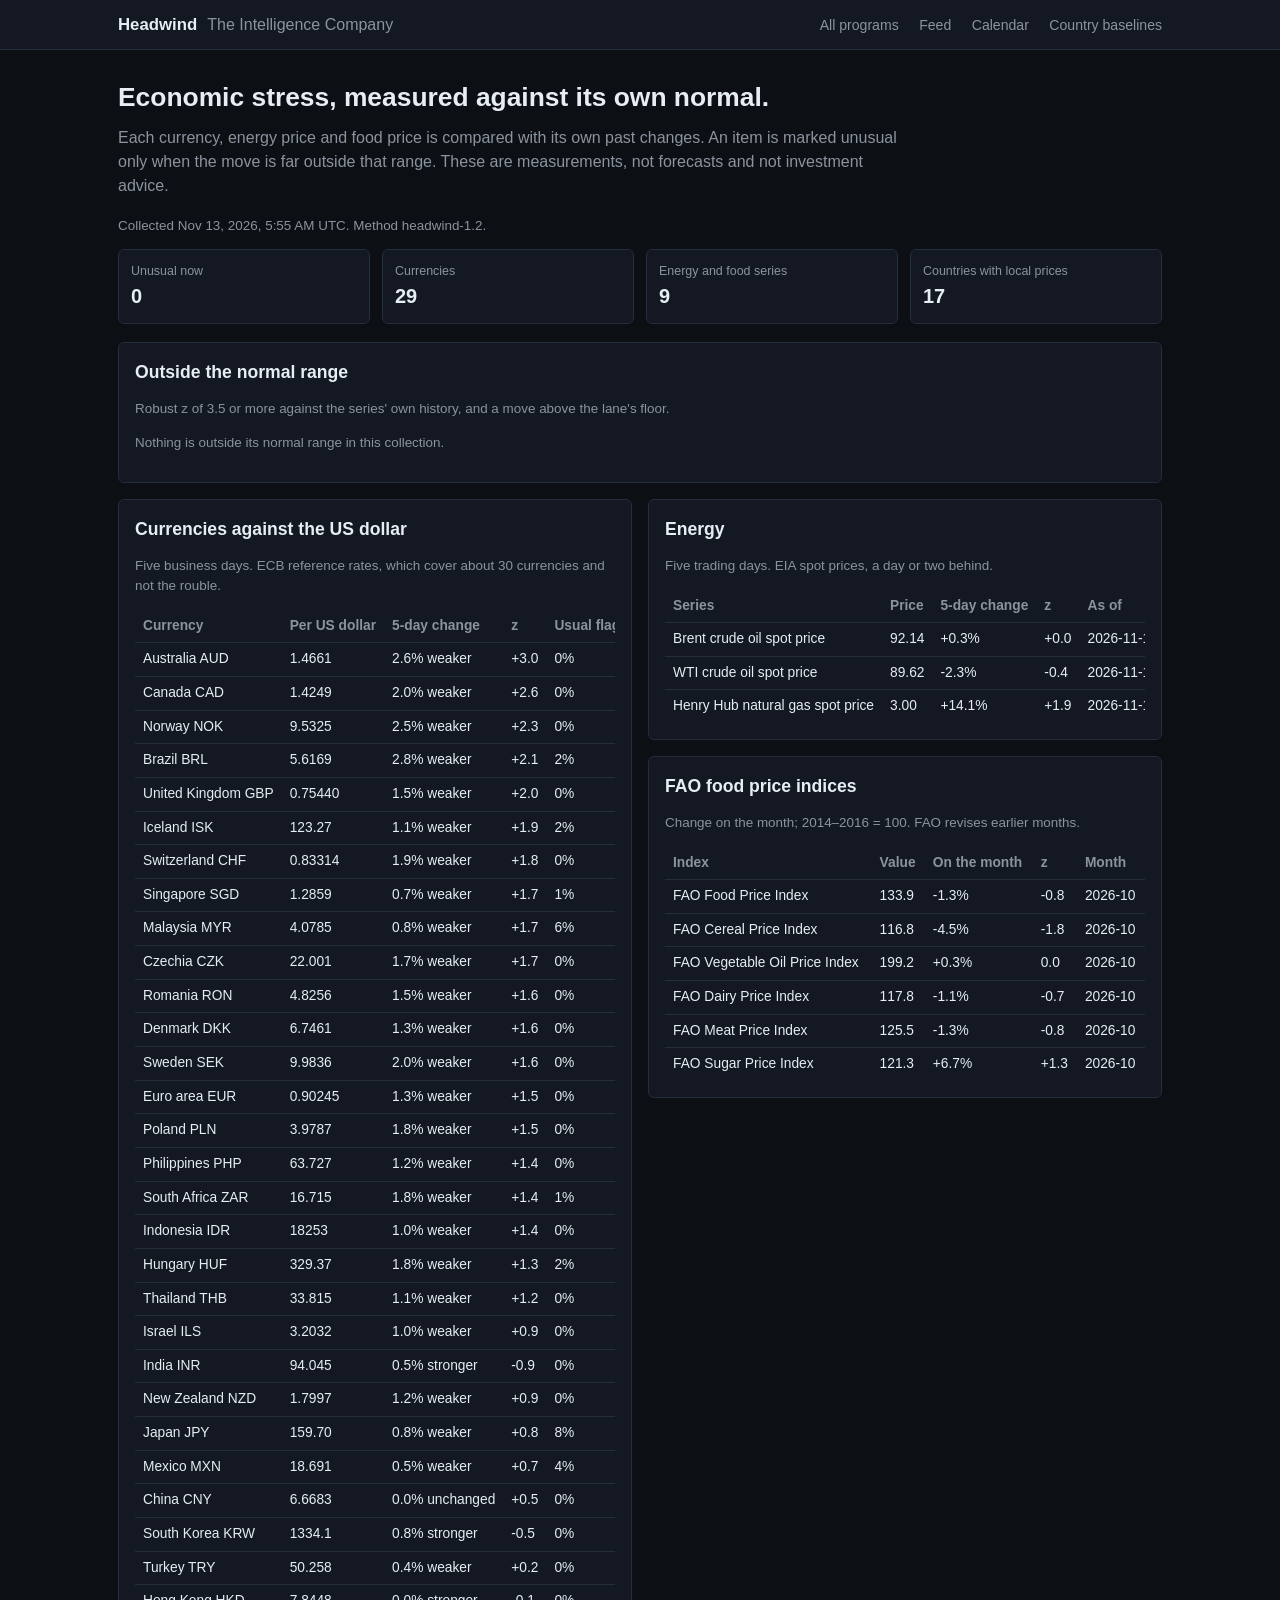
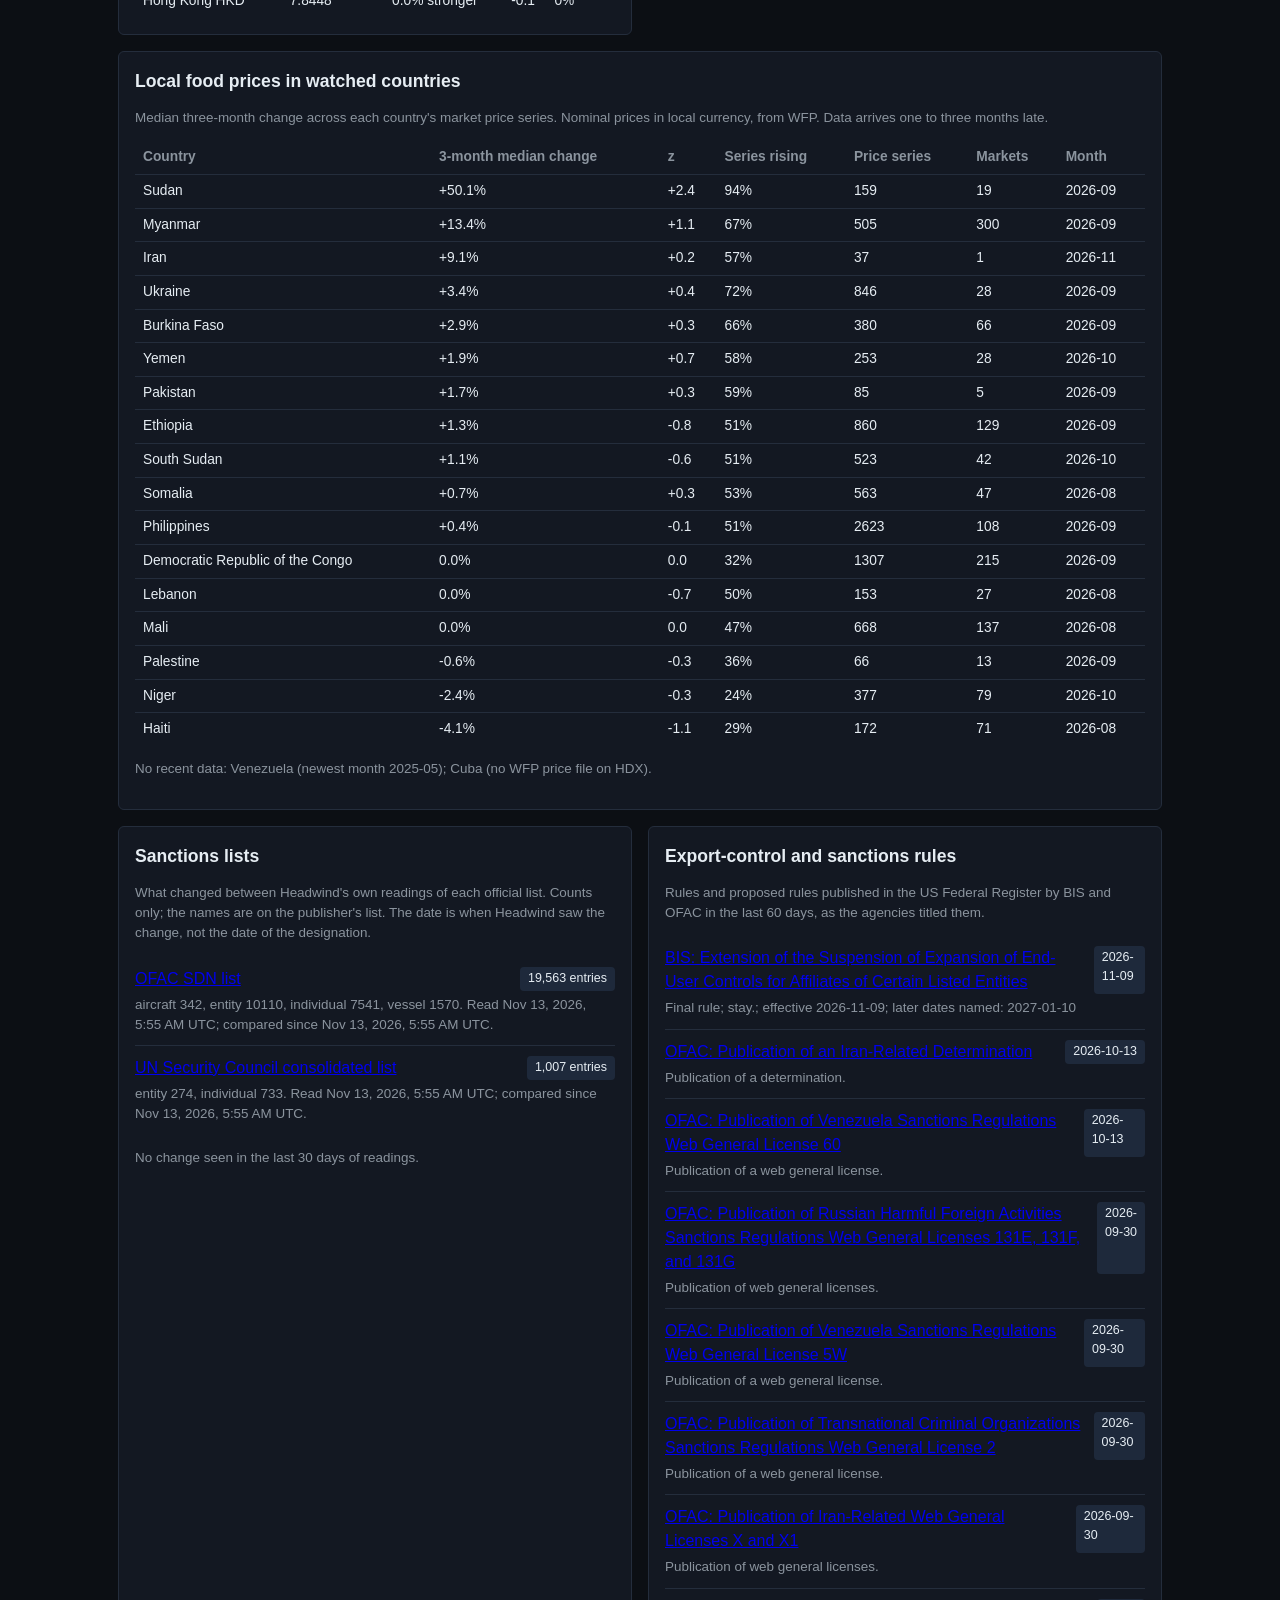
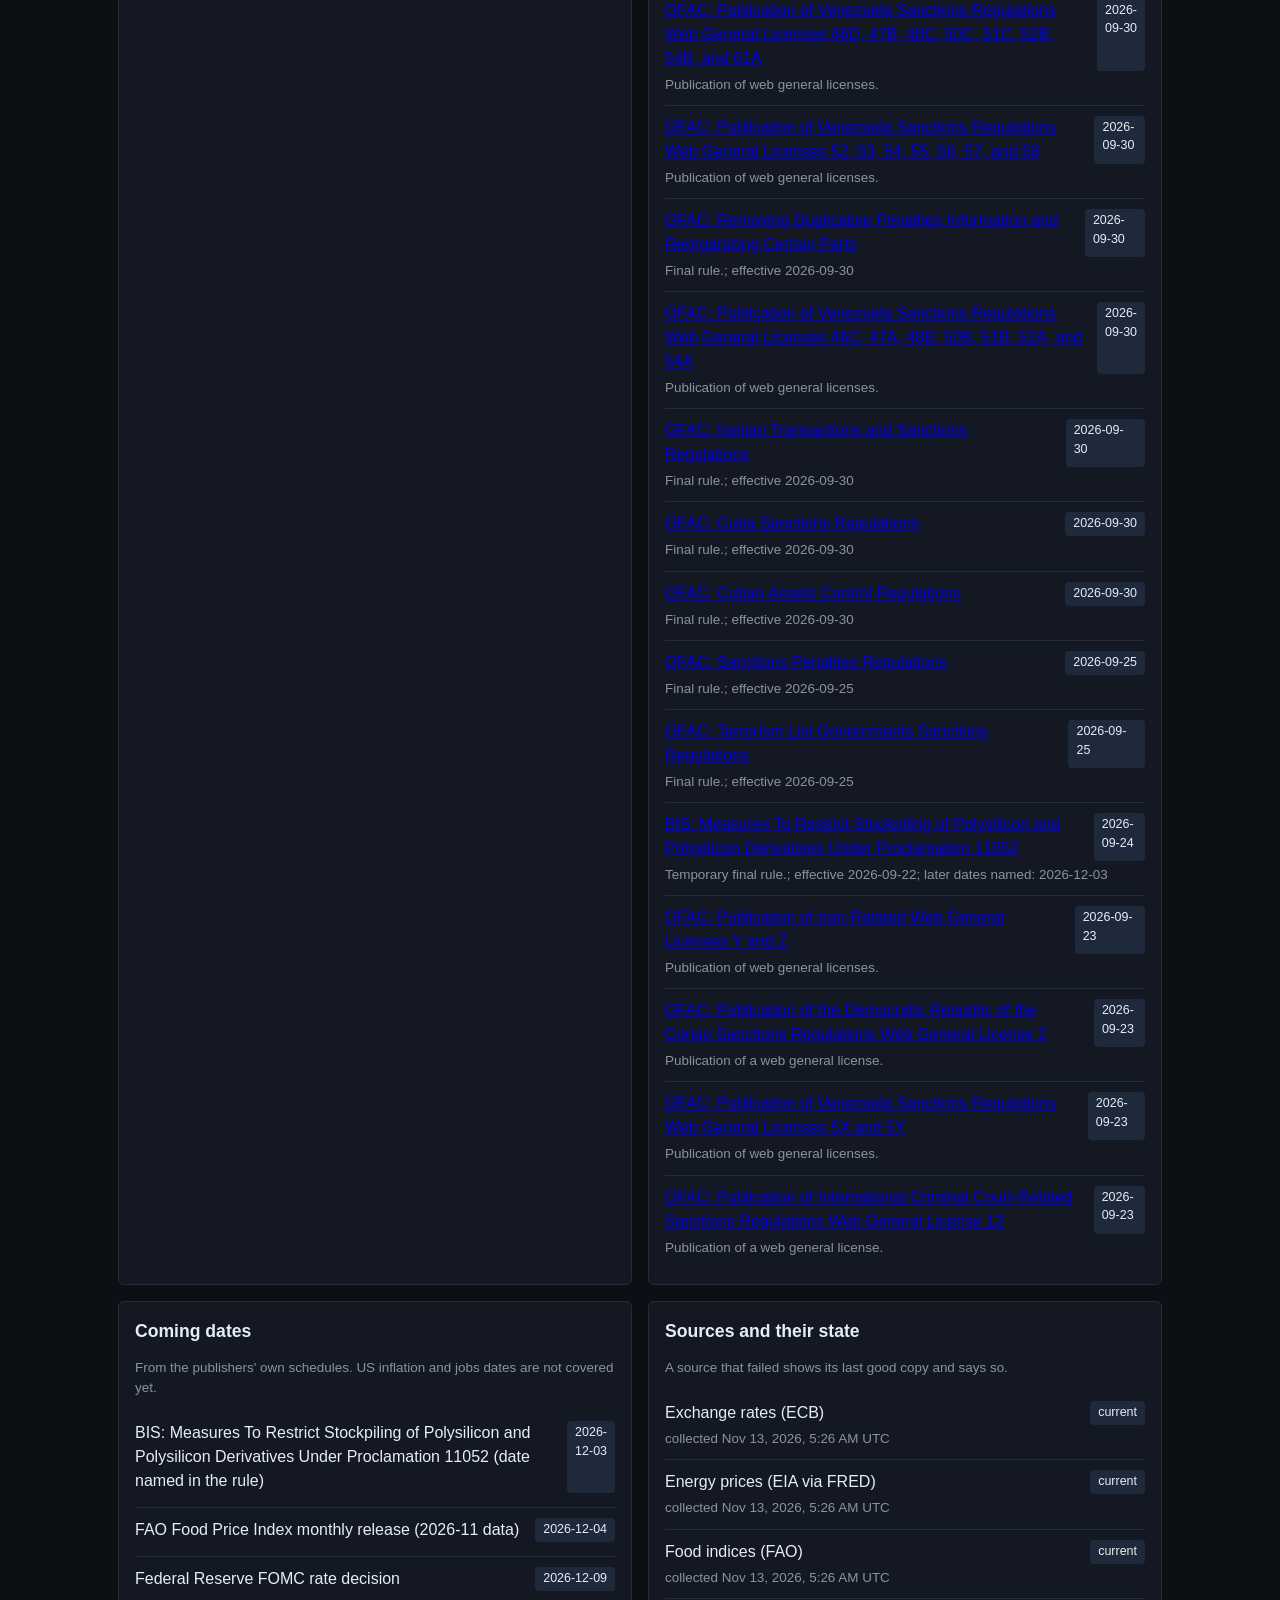
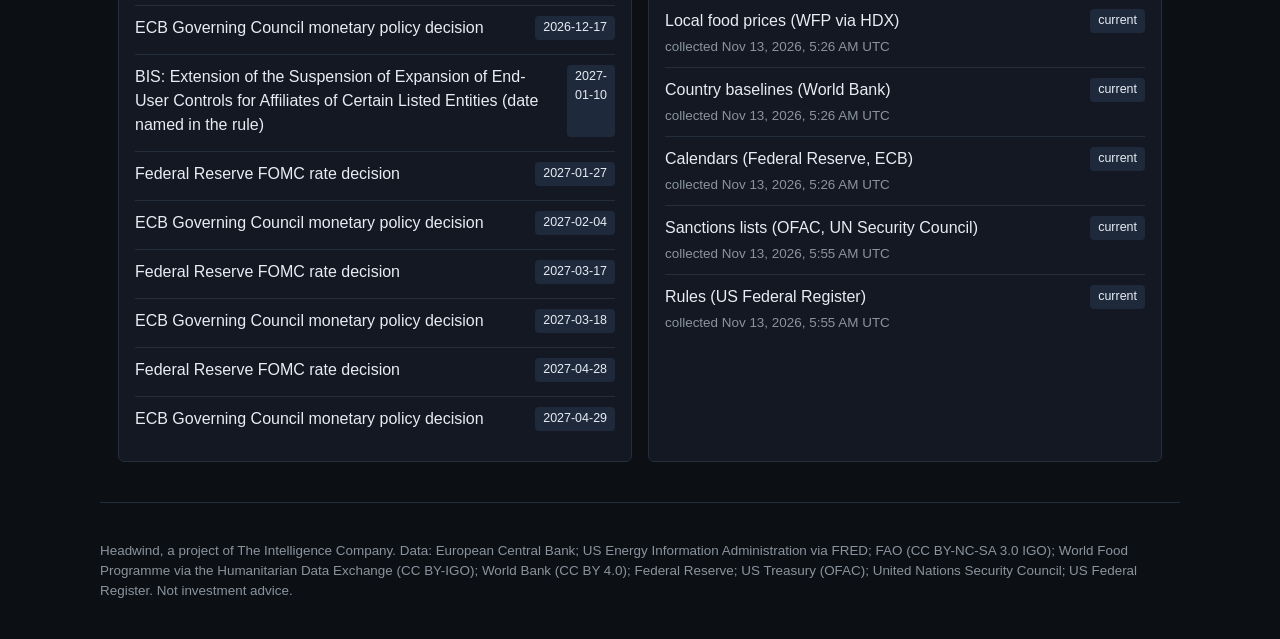
==== site/index.html @ 5a33a430 "Add sanctions-list and rules lanes (headwind-1.2) - sanctions: OFAC SDN list and UN Security Council" ====
<!doctype html>
<html lang="en">
<head>
<meta charset="utf-8">
<meta name="viewport" content="width=device-width, initial-scale=1">
<title>Headwind: economic stress</title>
<meta name="description" content="Currencies, energy and food prices measured against their own normal range, changes to official sanctions lists, new export-control rules, and the dates of coming economic decisions. Measurements, not investment advice.">
<link rel="stylesheet" href="style.css">
</head>
<body>
<header class="top">
  <div class="wrap top-row">
    <div class="brand"><strong>Headwind</strong><span class="muted">The Intelligence Company</span></div>
    <nav class="top-nav">
      <a href="https://theintelligence.company/">All programs</a>
      <a href="data/feed.geojson">Feed</a>
      <a href="data/events.json">Calendar</a>
      <a href="data/baseline.json">Country baselines</a>
    </nav>
  </div>
</header>

<main class="wrap">
  <section class="hero">
    <h1>Economic stress, measured against its own normal.</h1>
    <p class="lede">Each currency, energy price and food price is compared with its own past changes. An item is marked
      unusual only when the move is far outside that range. These are measurements, not forecasts and not investment
      advice.</p>
    <p class="small muted" id="asof" aria-live="polite">Loading…</p>
    <div class="tiles" id="tiles" aria-live="polite"></div>
  </section>

  <section class="card" aria-labelledby="an-h">
    <div class="card-head"><h2 id="an-h">Outside the normal range</h2>
      <p class="muted small">Robust z of 3.5 or more against the series' own history, and a move above the lane's floor.</p></div>
    <div id="anomalies"></div>
  </section>

  <div class="two">
    <section class="card" id="fx" aria-labelledby="fx-h">
      <div class="card-head"><h2 id="fx-h">Currencies against the US dollar</h2>
        <p class="muted small">Five business days. ECB reference rates, which cover about 30 currencies and not the rouble.</p></div>
      <div class="scroll"><table id="fx-table"></table></div>
    </section>
    <div>
      <section class="card" id="energy" aria-labelledby="en-h">
        <div class="card-head"><h2 id="en-h">Energy</h2>
          <p class="muted small">Five trading days. EIA spot prices, a day or two behind.</p></div>
        <div class="scroll"><table id="energy-table"></table></div>
      </section>
      <section class="card" id="food" aria-labelledby="fd-h">
        <div class="card-head"><h2 id="fd-h">FAO food price indices</h2>
          <p class="muted small">Change on the month; 2014–2016 = 100. FAO revises earlier months.</p></div>
        <div class="scroll"><table id="fao-table"></table></div>
      </section>
    </div>
  </div>

  <section class="card" id="local-food" aria-labelledby="lf-h">
    <div class="card-head"><h2 id="lf-h">Local food prices in watched countries</h2>
      <p class="muted small">Median three-month change across each country's market price series. Nominal prices in local
        currency, from WFP. Data arrives one to three months late.</p></div>
    <div class="scroll"><table id="wfp-table"></table></div>
    <p class="small muted" id="wfp-missing"></p>
  </section>

  <div class="two">
    <section class="card" id="sanctions" aria-labelledby="sn-h">
      <div class="card-head"><h2 id="sn-h">Sanctions lists</h2>
        <p class="muted small">What changed between Headwind's own readings of each official list. Counts only; the
          names are on the publisher's list. The date is when Headwind saw the change, not the date of the
          designation.</p></div>
      <div id="sanction-lists"></div>
      <div id="sanction-deltas"></div>
    </section>
    <section class="card" id="rules" aria-labelledby="rl-h">
      <div class="card-head"><h2 id="rl-h">Export-control and sanctions rules</h2>
        <p class="muted small">Rules and proposed rules published in the US Federal Register by BIS and OFAC in the
          last 60 days, as the agencies titled them.</p></div>
      <div id="rules-list"></div>
    </section>
  </div>

  <div class="two">
    <section class="card" aria-labelledby="cal-h">
      <div class="card-head"><h2 id="cal-h">Coming dates</h2>
        <p class="muted small">From the publishers' own schedules. US inflation and jobs dates are not covered yet.</p></div>
      <div id="calendar"></div>
    </section>
    <section class="card" aria-labelledby="src-h">
      <div class="card-head"><h2 id="src-h">Sources and their state</h2>
        <p class="muted small">A source that failed shows its last good copy and says so.</p></div>
      <div id="lanes"></div>
    </section>
  </div>
</main>

<footer class="wrap foot small muted">
  <p>Headwind, a project of The Intelligence Company. Data: European Central Bank; US Energy Information
    Administration via FRED; FAO (CC BY-NC-SA 3.0 IGO); World Food Programme via the Humanitarian Data Exchange
    (CC BY-IGO); World Bank (CC BY 4.0); Federal Reserve; US Treasury (OFAC); United Nations Security Council;
    US Federal Register. Not investment advice.</p>
</footer>
<script src="app.js"></script>
</body>
</html>
---- site/style.css ----
:root {
  --bg: #0c0f14;
  --panel: #131822;
  --border: #242d3c;
  --text: #e6edf3;
  --muted: #8b949e;
  --warn: #d29922;
  --accent: #f0883e;
}
* { box-sizing: border-box; }
body {
  margin: 0;
  background: var(--bg);
  color: var(--text);
  font-family: -apple-system, BlinkMacSystemFont, "Segoe UI", Roboto, sans-serif;
  line-height: 1.5;
}
.wrap { max-width: 1080px; margin: 0 auto; padding: 0 18px; }
.top { border-bottom: 1px solid var(--border); background: var(--panel); padding: 12px 0; }
.top-row { display: flex; justify-content: space-between; align-items: center; }
.brand strong { font-size: 1.05rem; margin-right: 10px; }
.top-nav a { color: var(--muted); text-decoration: none; margin-left: 16px; font-size: 0.88rem; }
.top-nav a:hover { color: var(--text); }
.hero { padding: 28px 0 18px; }
.hero h1 { margin: 0 0 8px; font-size: 1.65rem; }
.lede { color: var(--muted); max-width: 780px; margin: 0 0 18px; }
.tiles { display: grid; grid-template-columns: repeat(auto-fit, minmax(180px, 1fr)); gap: 12px; }
.tile { background: var(--panel); border: 1px solid var(--border); border-radius: 6px; padding: 12px; }
.tile .k { display: block; font-size: 0.78rem; color: var(--muted); }
.tile .v { font-size: 1.25rem; font-weight: 600; }
.card { background: var(--panel); border: 1px solid var(--border); border-radius: 6px; padding: 16px; margin-bottom: 16px; }
.card-head h2 { margin: 0 0 4px; font-size: 1.1rem; }
.two { display: grid; grid-template-columns: 1fr 1fr; gap: 16px; }
.row { padding: 10px 0; border-bottom: 1px solid var(--border); }
.row:last-child { border-bottom: none; }
.row-title { display: flex; justify-content: space-between; margin-bottom: 4px; }
.badge { background: #1e293b; padding: 2px 8px; border-radius: 4px; font-size: 0.78rem; }
.badge-warn { background: rgba(210, 153, 34, 0.2); color: #f0b72f; }
.muted { color: var(--muted); }
.small { font-size: 0.84rem; }
.foot { padding: 24px 0; border-top: 1px solid var(--border); margin-top: 24px; }
@media (max-width: 760px) { .two { grid-template-columns: 1fr; } }
.scroll { overflow-x: auto; }
table { width: 100%; border-collapse: collapse; font-size: 0.86rem; font-variant-numeric: tabular-nums; }
th, td { text-align: left; padding: 6px 8px; border-bottom: 1px solid var(--border); white-space: nowrap; }
th { color: var(--muted); font-weight: 600; }
tr:last-child td { border-bottom: none; }
.row-title { gap: 12px; }
.two > *, .card { min-width: 0; }
.top-row { flex-wrap: wrap; gap: 6px 12px; }
.top-nav a:first-child { margin-left: 0; }
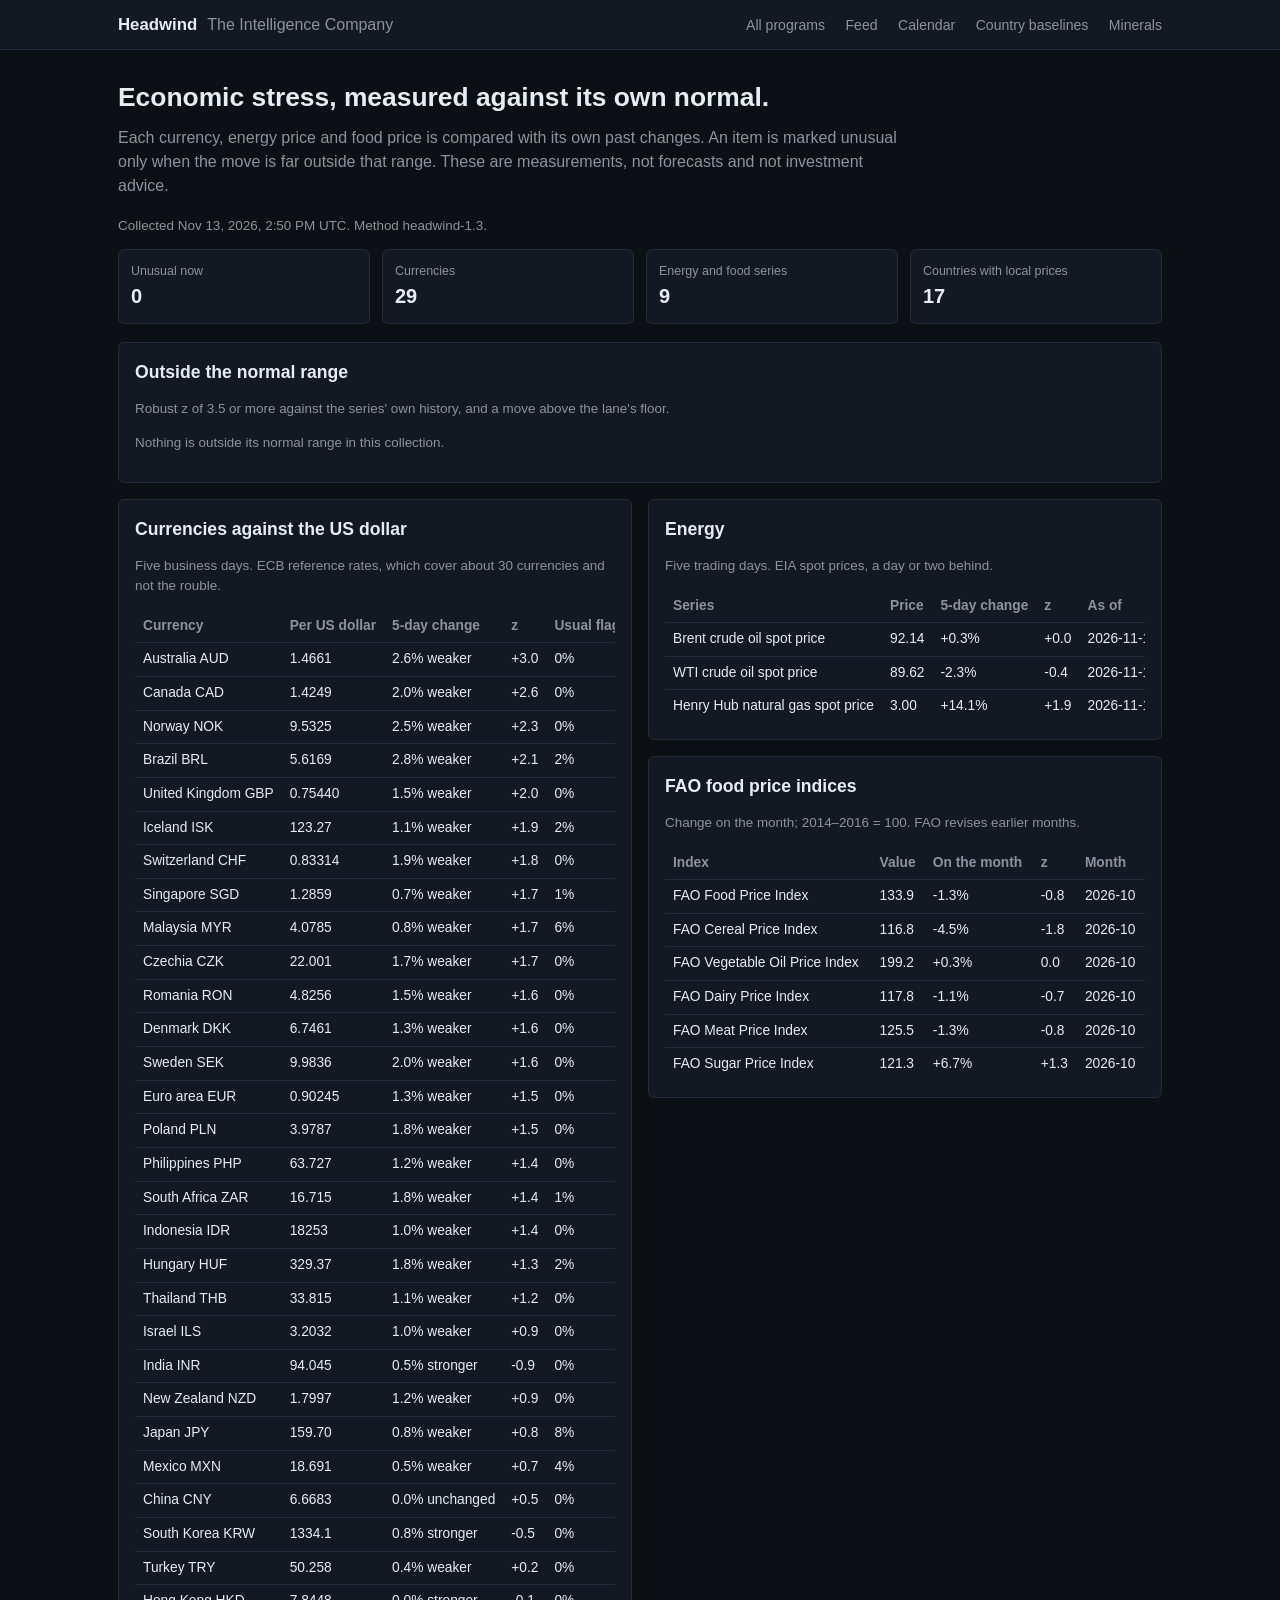
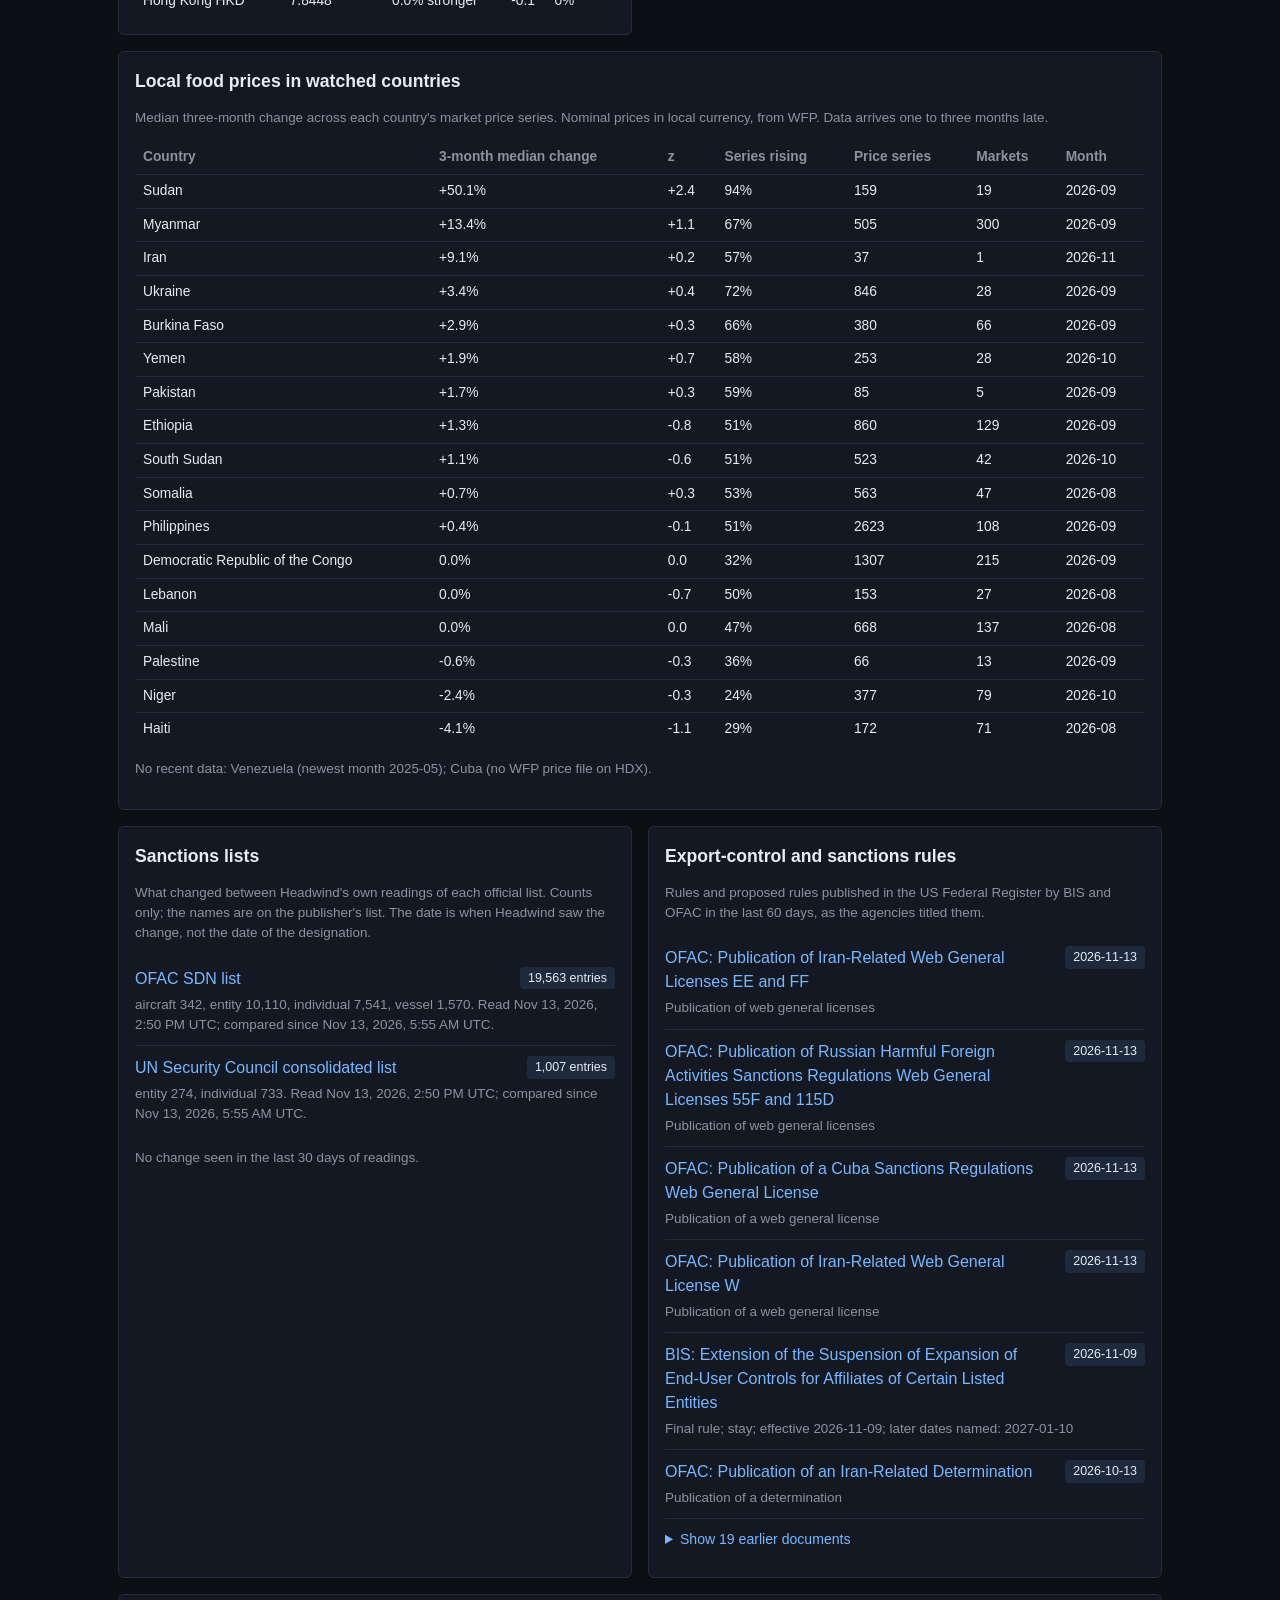
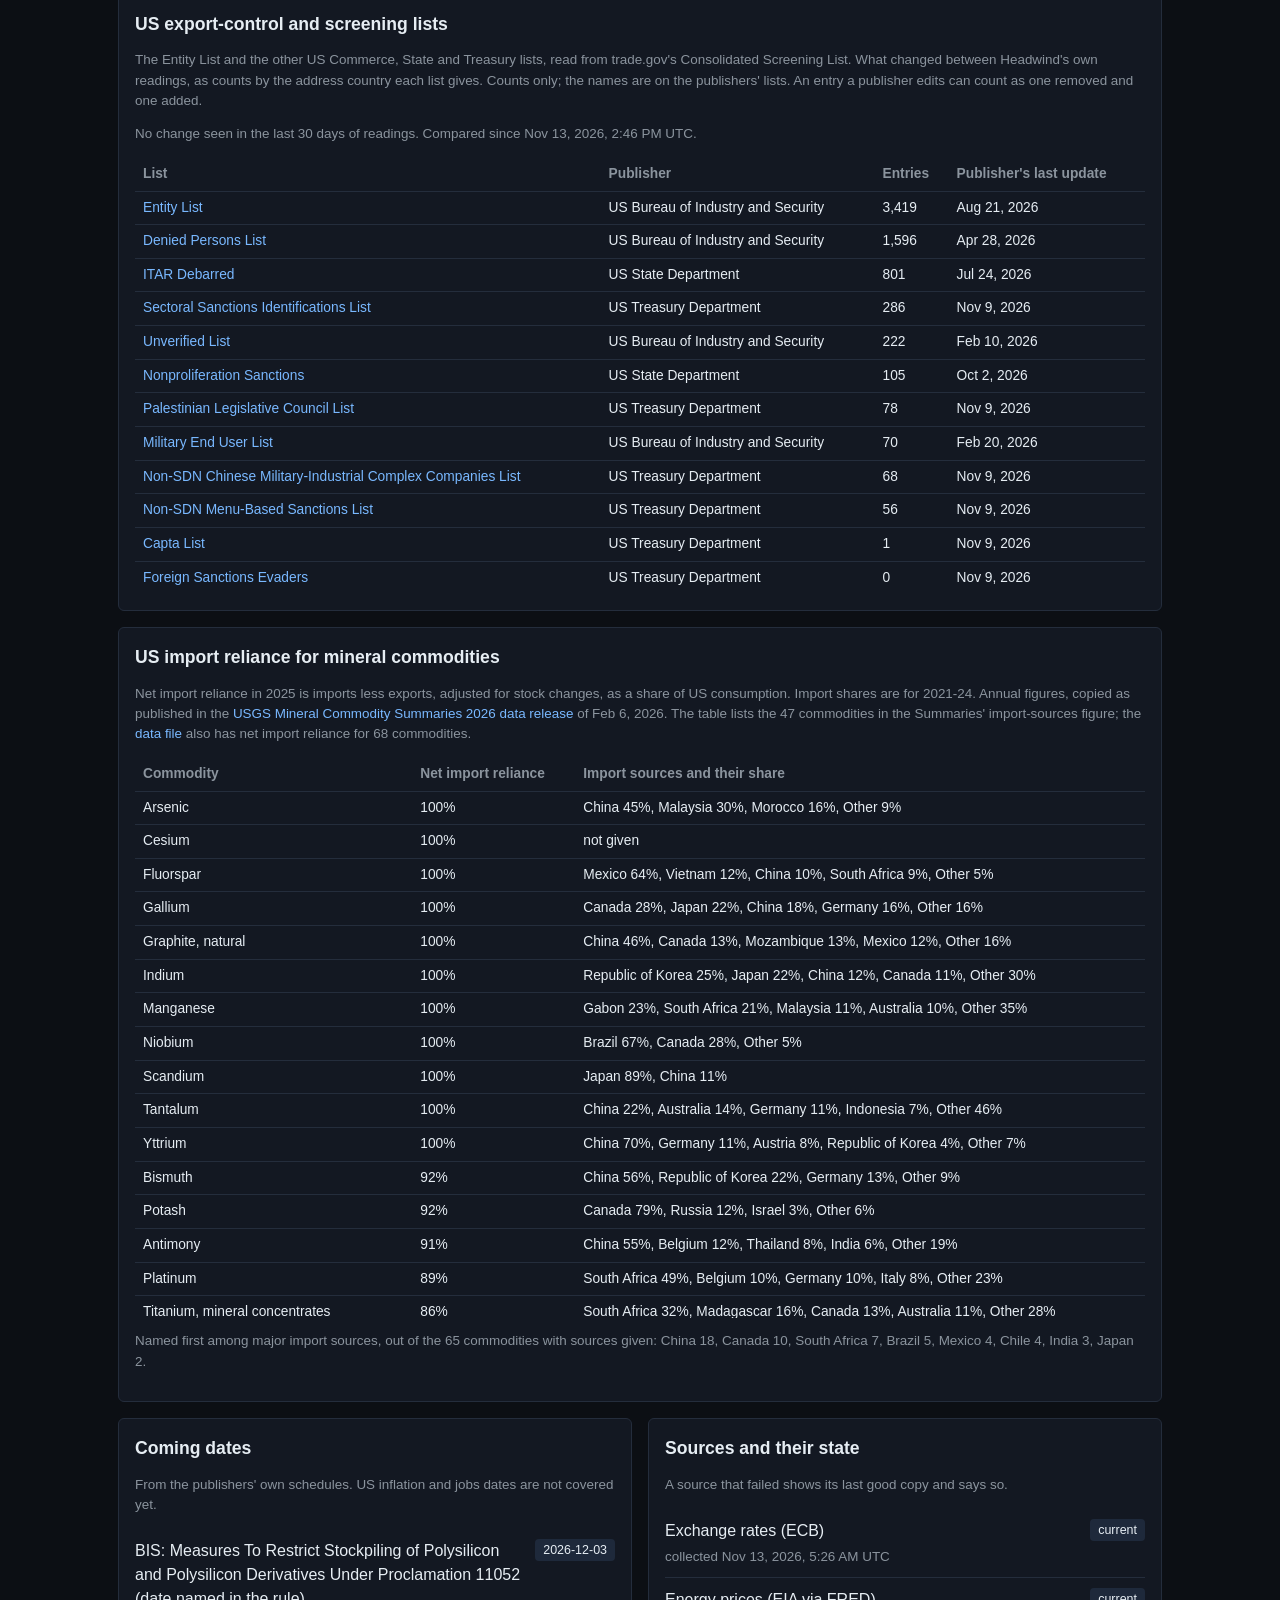
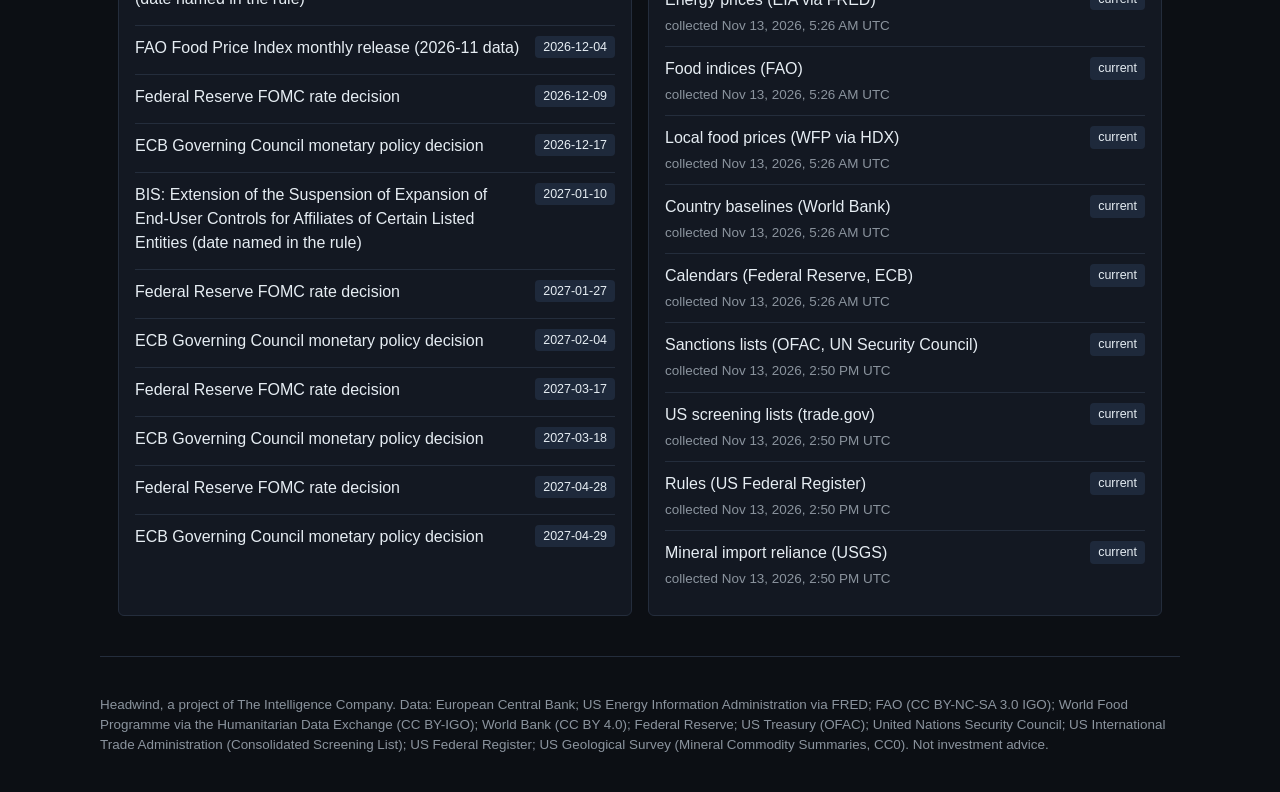
==== commit 3659ff5f: "Add screening-list and minerals lanes (headwind-1.3); fix page layout - screening: trade.gov Consoli" ====
--- a/site/index.html
+++ b/site/index.html
@@ -16,6 +16,7 @@
       <a href="data/feed.geojson">Feed</a>
       <a href="data/events.json">Calendar</a>
       <a href="data/baseline.json">Country baselines</a>
+      <a href="data/minerals.json">Minerals</a>
     </nav>
   </div>
 </header>
@@ -81,6 +82,24 @@
     </section>
   </div>
 
+  <section class="card" id="screening" aria-labelledby="sc-h">
+    <div class="card-head"><h2 id="sc-h">US export-control and screening lists</h2>
+      <p class="muted small">The Entity List and the other US Commerce, State and Treasury lists, read from
+        trade.gov's Consolidated Screening List. What changed between Headwind's own readings, as counts by the
+        address country each list gives. Counts only; the names are on the publishers' lists. An entry a publisher
+        edits can count as one removed and one added.</p></div>
+    <div id="screening-deltas"></div>
+    <div class="scroll"><table id="screening-table"></table></div>
+  </section>
+
+  <section class="card" id="minerals" aria-labelledby="mn-h">
+    <div class="card-head"><h2 id="mn-h">US import reliance for mineral commodities</h2>
+      <p class="muted small" id="minerals-note">Net import reliance is imports less exports, adjusted for stock changes, as a
+        share of US consumption. Figures are annual, from the US Geological Survey, and are copied as published.</p></div>
+    <div class="scroll tall"><table id="minerals-table"></table></div>
+    <p class="small muted" id="minerals-first"></p>
+  </section>
+
   <div class="two">
     <section class="card" aria-labelledby="cal-h">
       <div class="card-head"><h2 id="cal-h">Coming dates</h2>
@@ -99,7 +118,8 @@
   <p>Headwind, a project of The Intelligence Company. Data: European Central Bank; US Energy Information
     Administration via FRED; FAO (CC BY-NC-SA 3.0 IGO); World Food Programme via the Humanitarian Data Exchange
     (CC BY-IGO); World Bank (CC BY 4.0); Federal Reserve; US Treasury (OFAC); United Nations Security Council;
-    US Federal Register. Not investment advice.</p>
+    US International Trade Administration (Consolidated Screening List); US Federal Register;
+    US Geological Survey (Mineral Commodity Summaries, CC0). Not investment advice.</p>
 </footer>
 <script src="app.js"></script>
 </body>
--- a/site/style.css
+++ b/site/style.css
@@ -1,4 +1,5 @@
 :root {
+  color-scheme: dark;
   --bg: #0c0f14;
   --panel: #131822;
   --border: #242d3c;
@@ -33,19 +34,27 @@
 .two { display: grid; grid-template-columns: 1fr 1fr; gap: 16px; }
 .row { padding: 10px 0; border-bottom: 1px solid var(--border); }
 .row:last-child { border-bottom: none; }
-.row-title { display: flex; justify-content: space-between; margin-bottom: 4px; }
-.badge { background: #1e293b; padding: 2px 8px; border-radius: 4px; font-size: 0.78rem; }
+.row-title { display: flex; justify-content: space-between; align-items: flex-start; margin-bottom: 4px; }
+.badge { background: #1e293b; padding: 2px 8px; border-radius: 4px; font-size: 0.78rem; white-space: nowrap; flex-shrink: 0; }
 .badge-warn { background: rgba(210, 153, 34, 0.2); color: #f0b72f; }
 .muted { color: var(--muted); }
 .small { font-size: 0.84rem; }
 .foot { padding: 24px 0; border-top: 1px solid var(--border); margin-top: 24px; }
 @media (max-width: 760px) { .two { grid-template-columns: 1fr; } }
 .scroll { overflow-x: auto; }
+.scroll.tall { max-height: 560px; overflow-y: auto; }
 table { width: 100%; border-collapse: collapse; font-size: 0.86rem; font-variant-numeric: tabular-nums; }
 th, td { text-align: left; padding: 6px 8px; border-bottom: 1px solid var(--border); white-space: nowrap; }
+#screening-table td:first-child { white-space: normal; min-width: 180px; }
+#minerals-table td:last-child { white-space: normal; min-width: 240px; }
 th { color: var(--muted); font-weight: 600; }
 tr:last-child td { border-bottom: none; }
 .row-title { gap: 12px; }
 .two > *, .card { min-width: 0; }
 .top-row { flex-wrap: wrap; gap: 6px 12px; }
 .top-nav a:first-child { margin-left: 0; }
+main a { color: #79b8ff; text-decoration: none; }
+main a:hover, main a:focus { text-decoration: underline; }
+details.more > summary { cursor: pointer; padding: 10px 0; color: #79b8ff; font-size: 0.88rem; }
+details.more[open] > summary { border-bottom: 1px solid var(--border); }
+.row-title > span:first-child { min-width: 0; overflow-wrap: anywhere; }
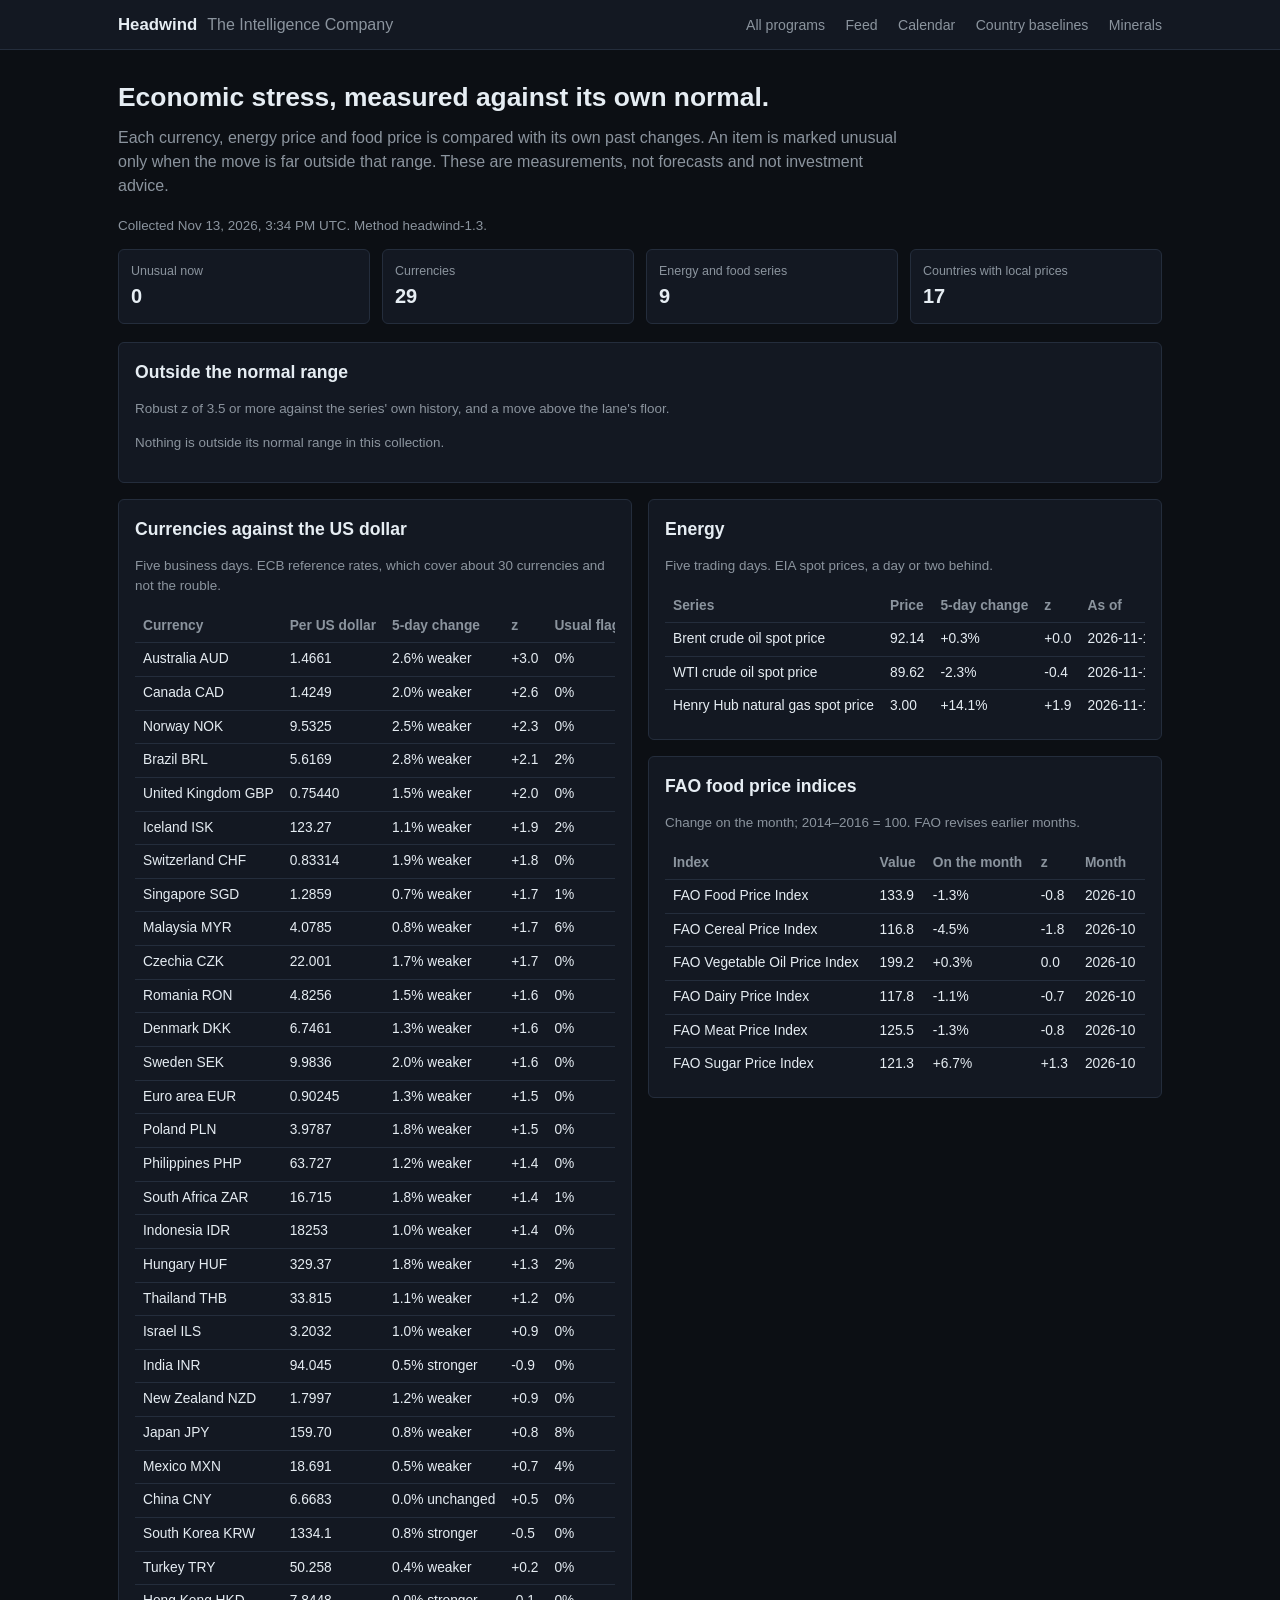
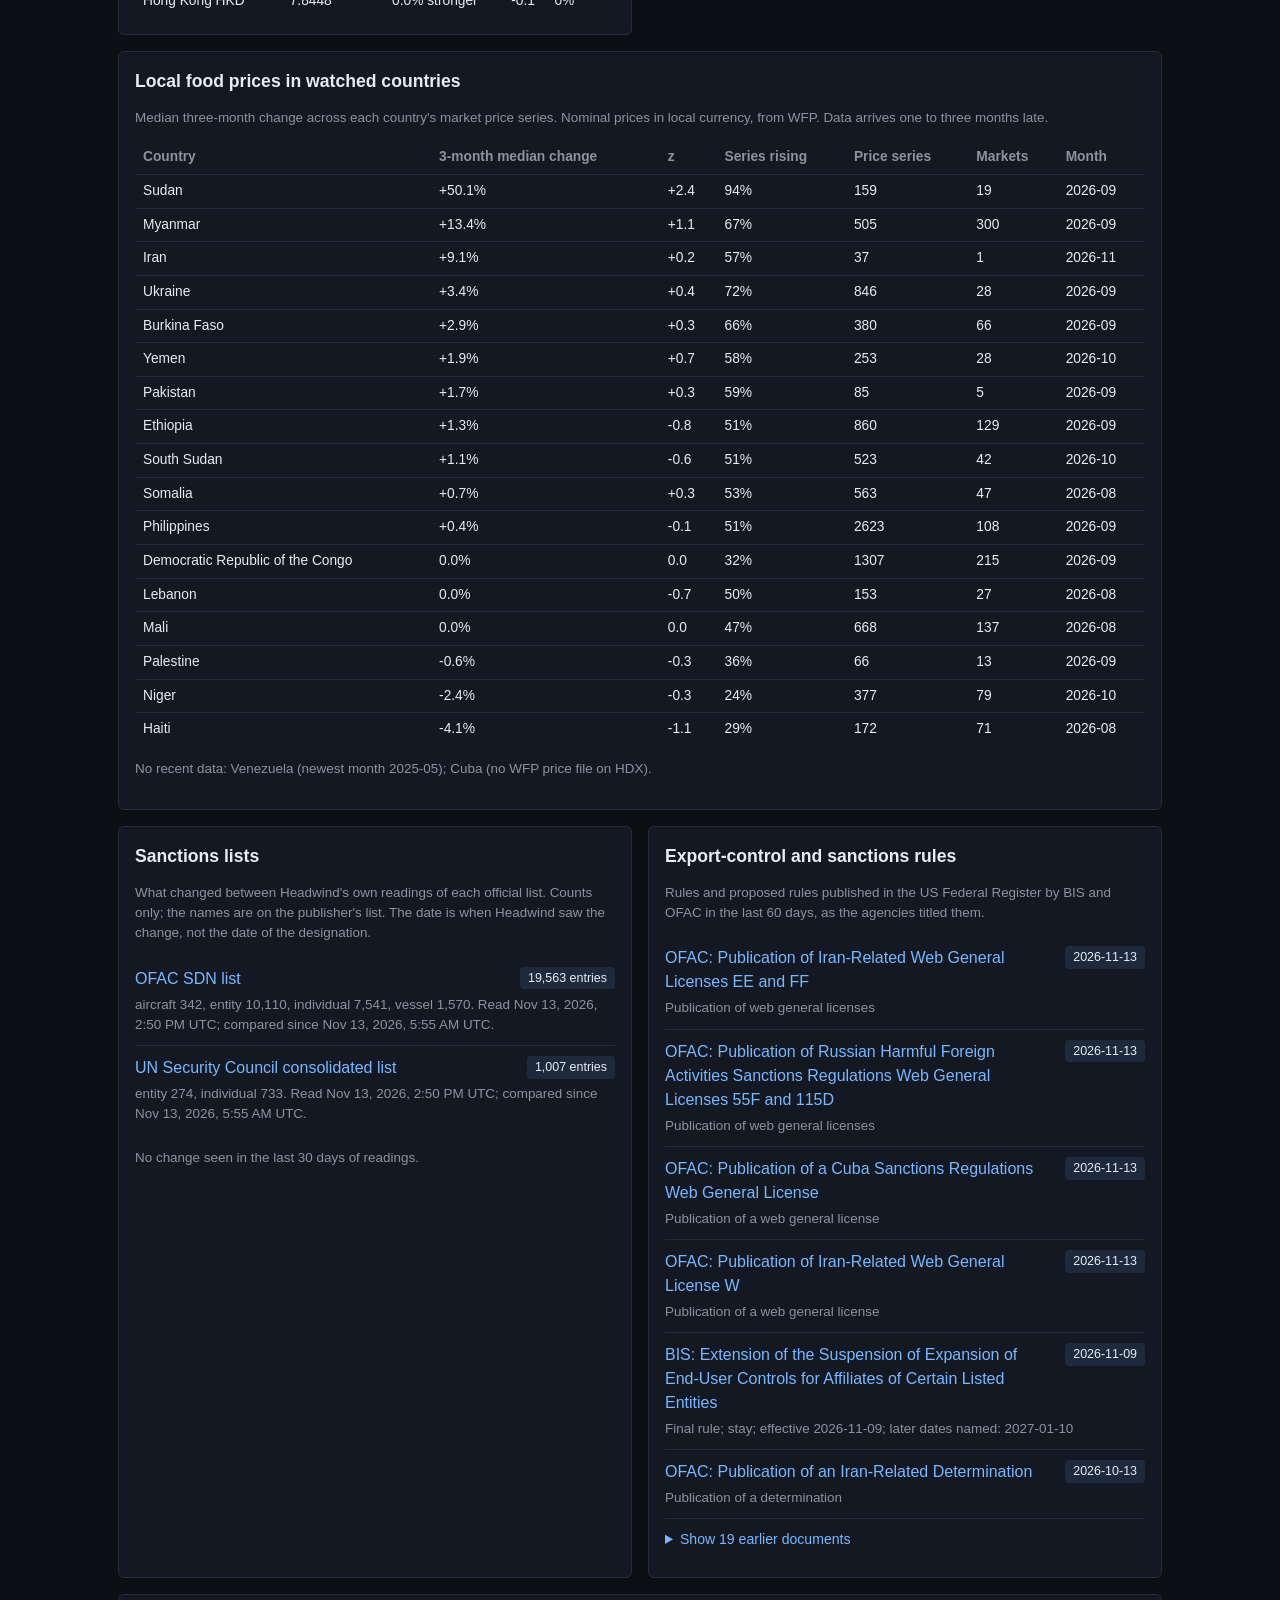
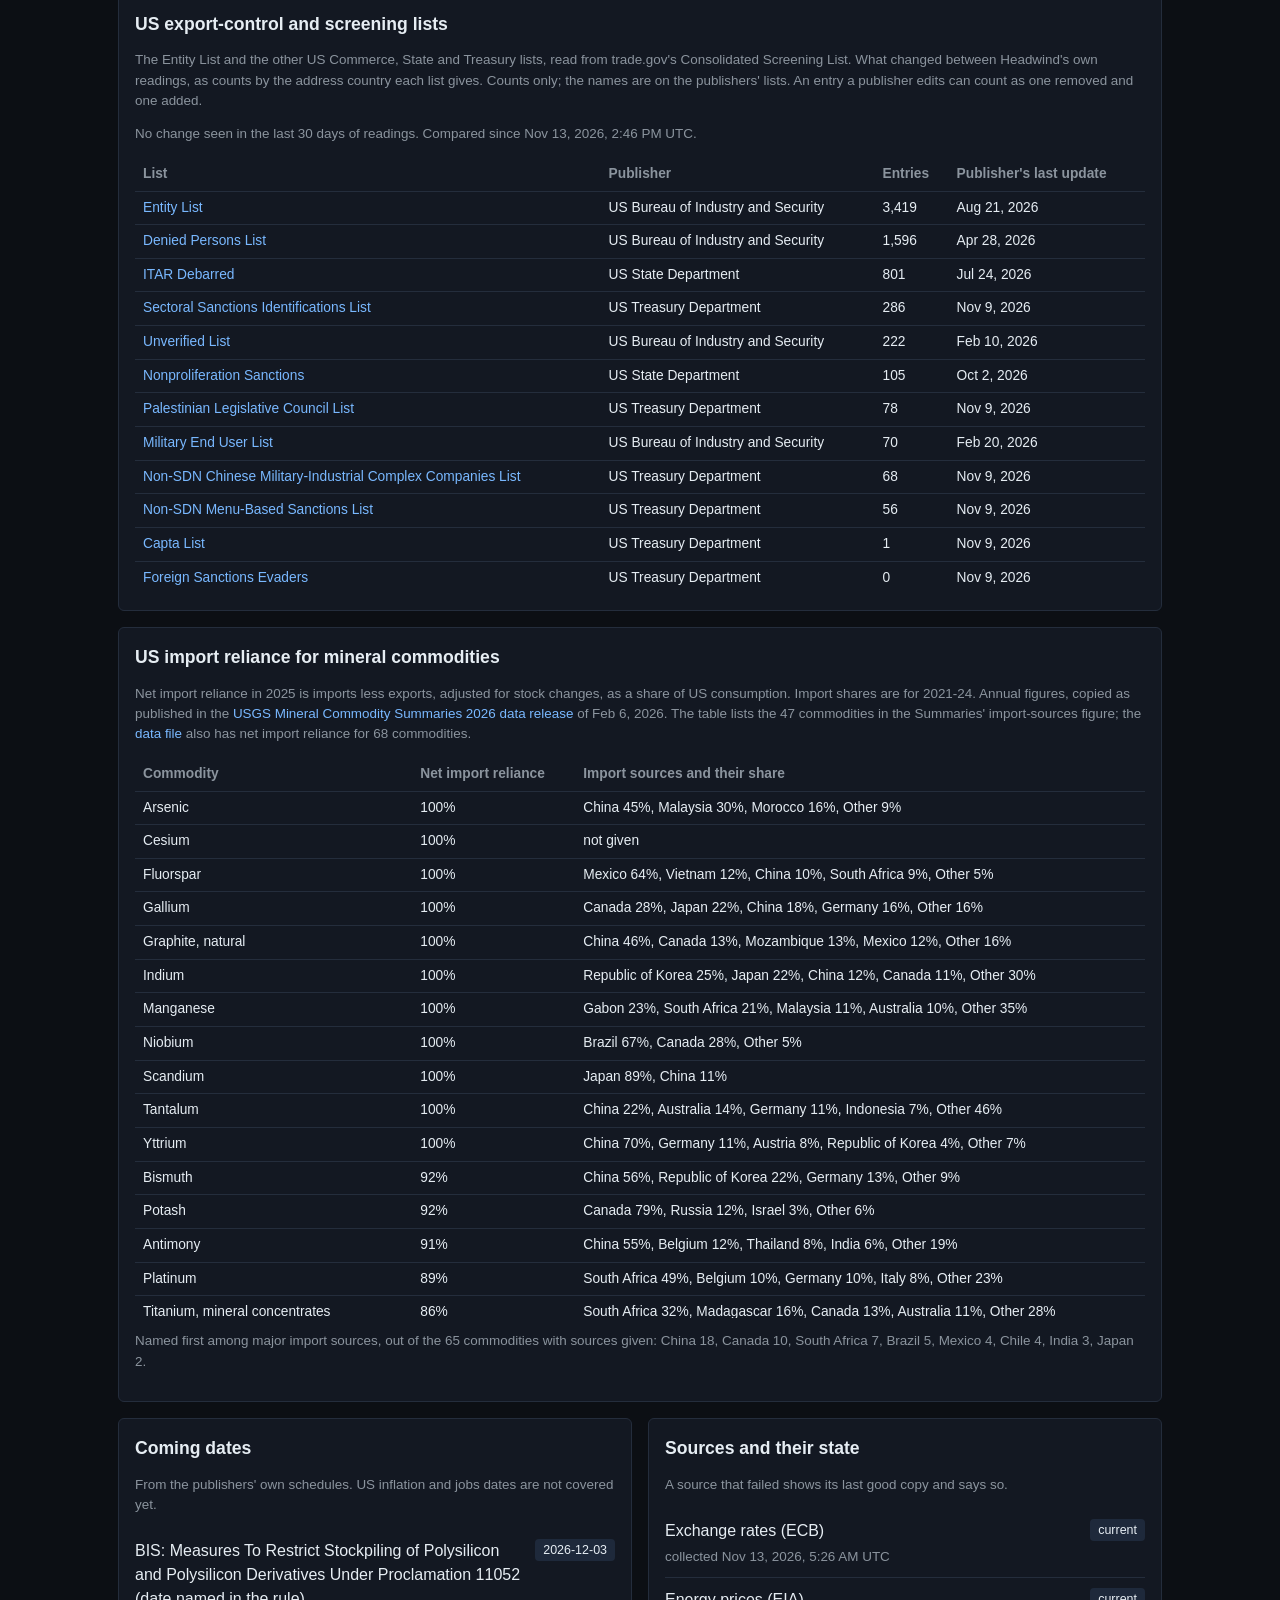
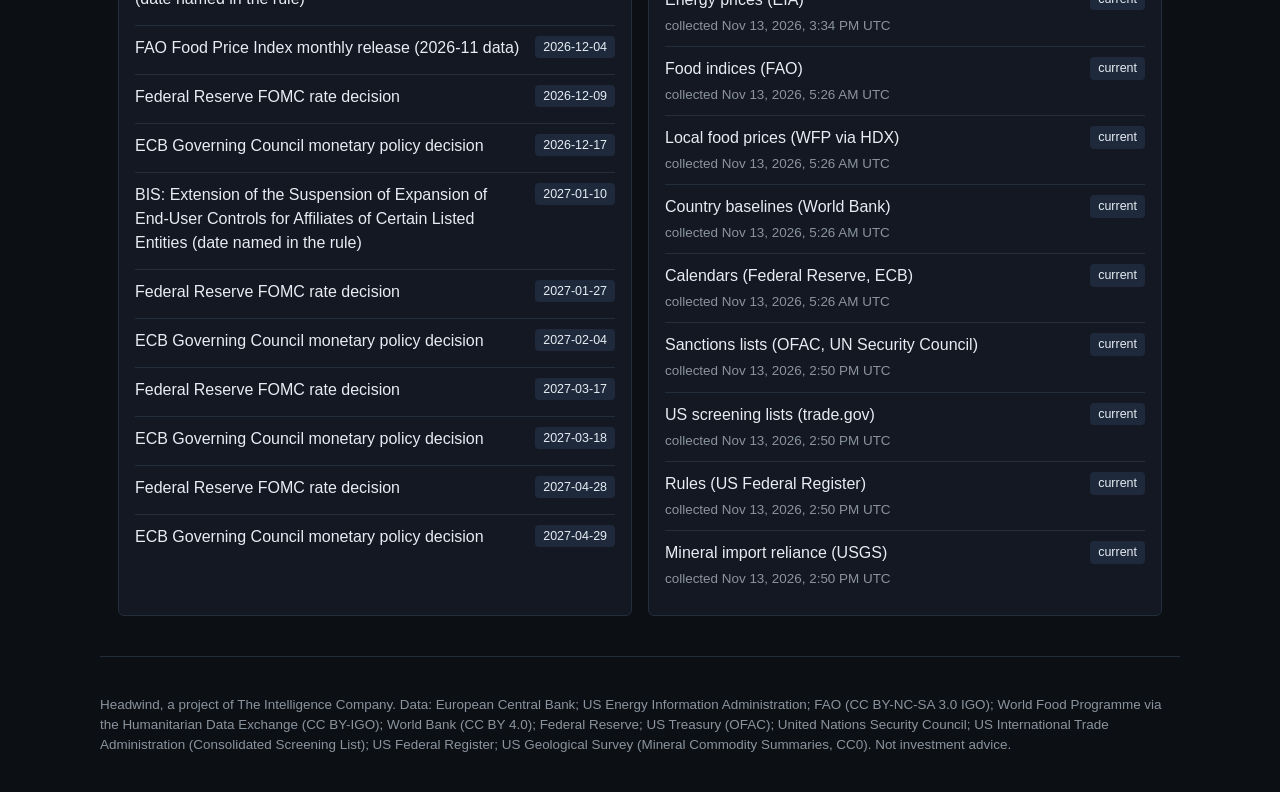
==== commit 0683937d: "Move the energy lane from FRED to EIA's own API; fix program countries - Energy: Brent, WTI and Henr" ====
--- a/site/index.html
+++ b/site/index.html
@@ -116,7 +116,7 @@
 
 <footer class="wrap foot small muted">
   <p>Headwind, a project of The Intelligence Company. Data: European Central Bank; US Energy Information
-    Administration via FRED; FAO (CC BY-NC-SA 3.0 IGO); World Food Programme via the Humanitarian Data Exchange
+    Administration; FAO (CC BY-NC-SA 3.0 IGO); World Food Programme via the Humanitarian Data Exchange
     (CC BY-IGO); World Bank (CC BY 4.0); Federal Reserve; US Treasury (OFAC); United Nations Security Council;
     US International Trade Administration (Consolidated Screening List); US Federal Register;
     US Geological Survey (Mineral Commodity Summaries, CC0). Not investment advice.</p>
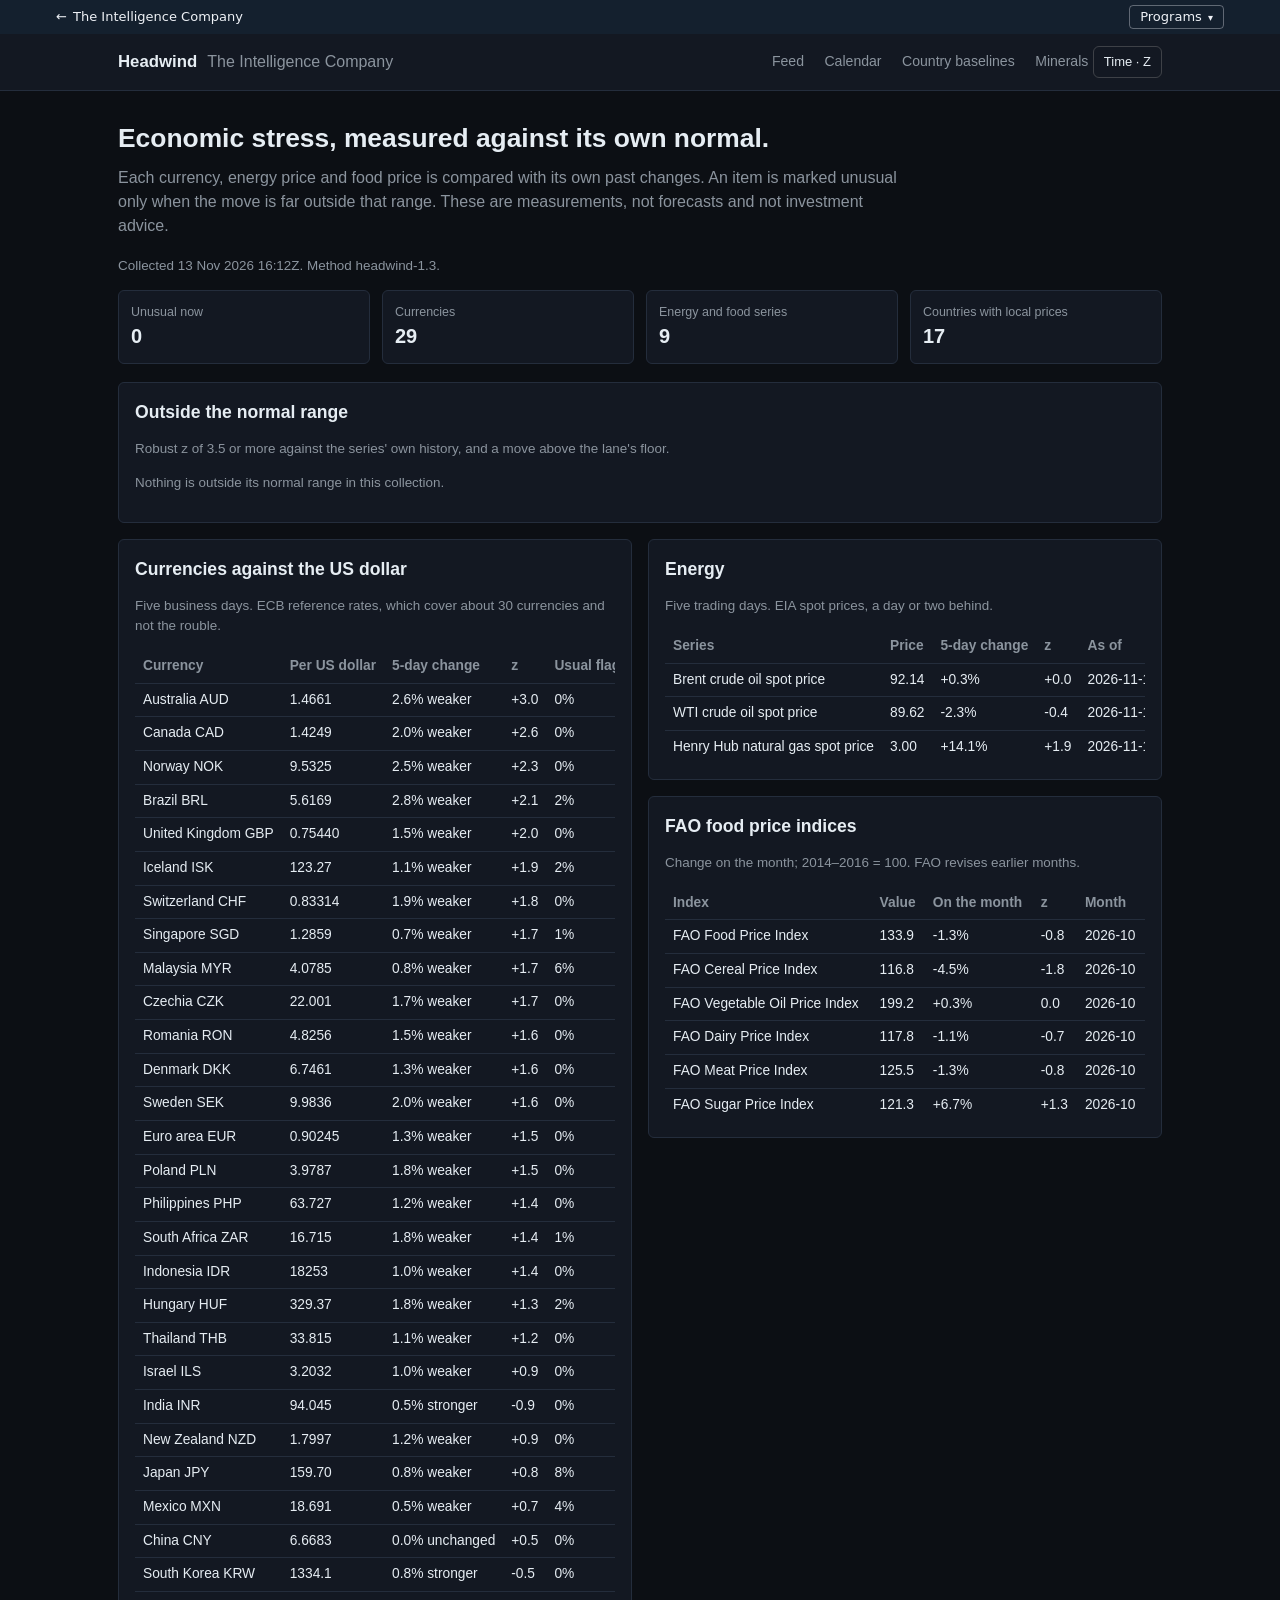
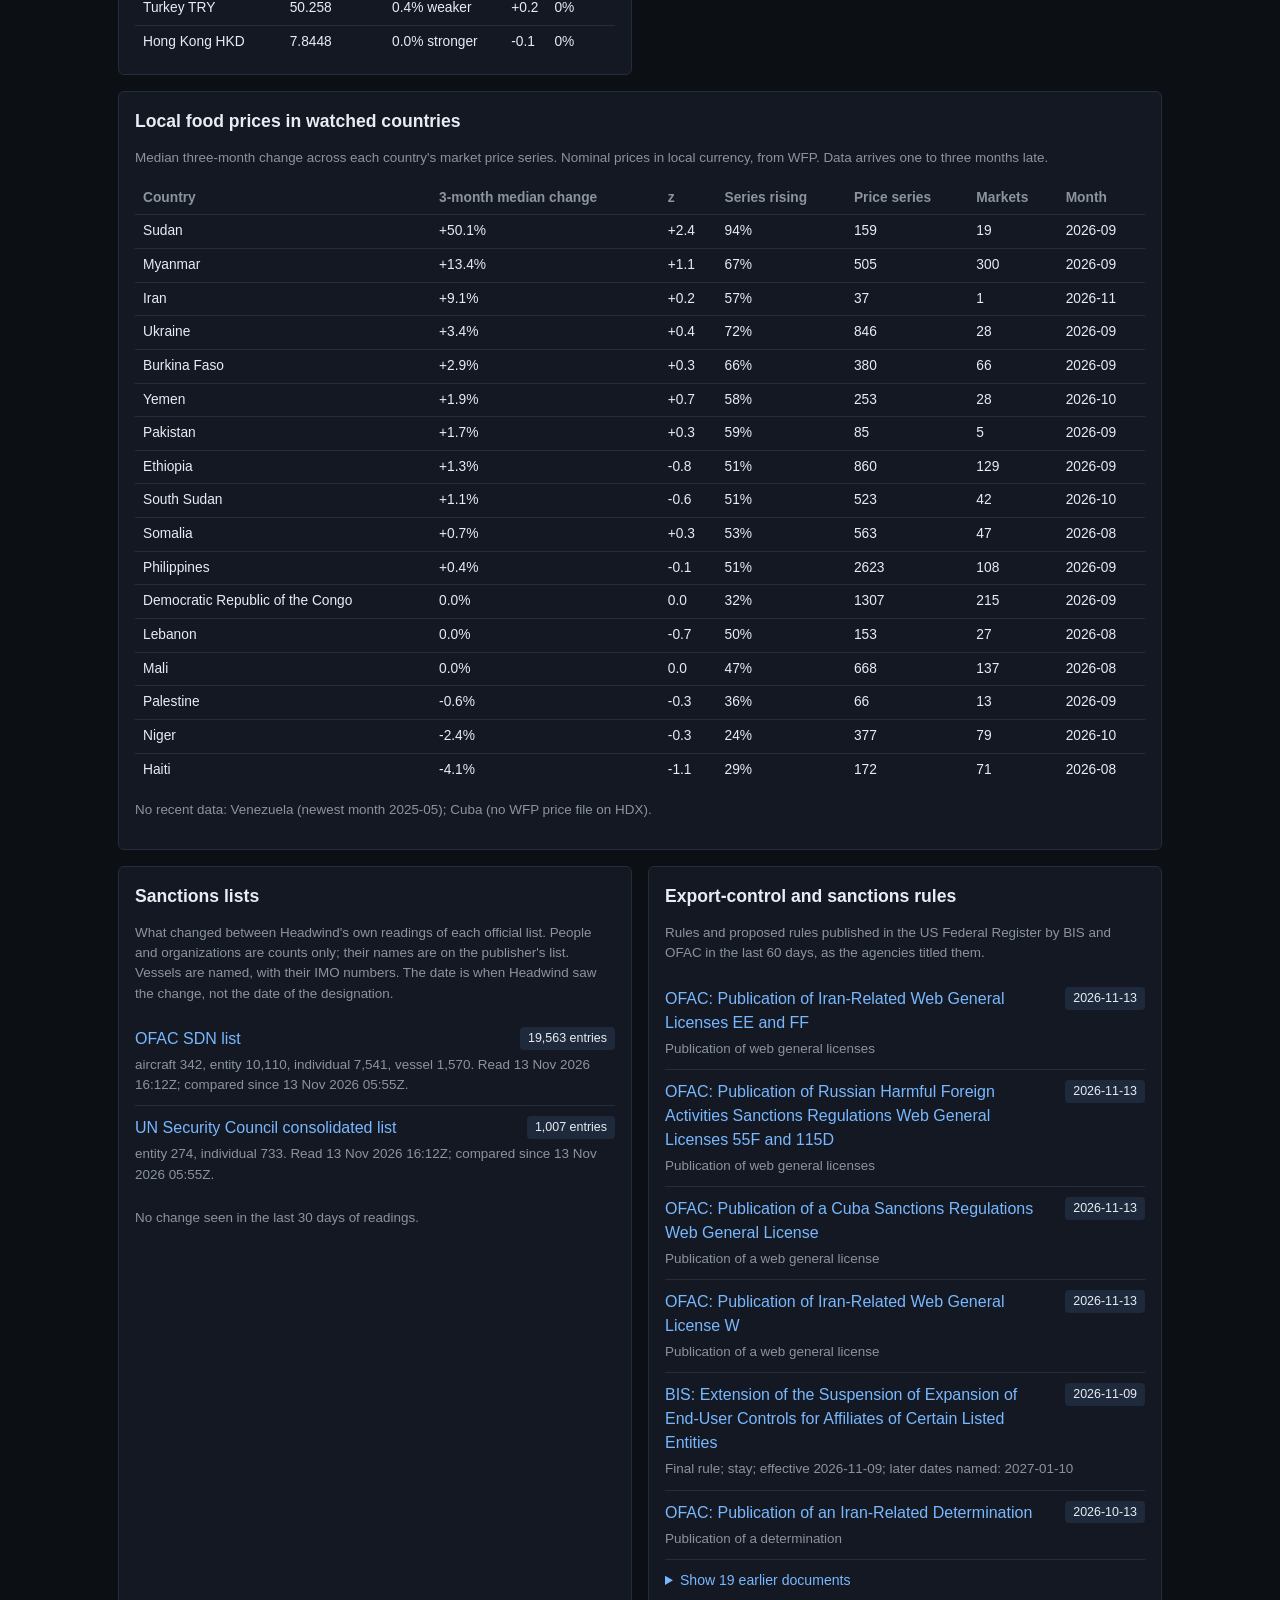
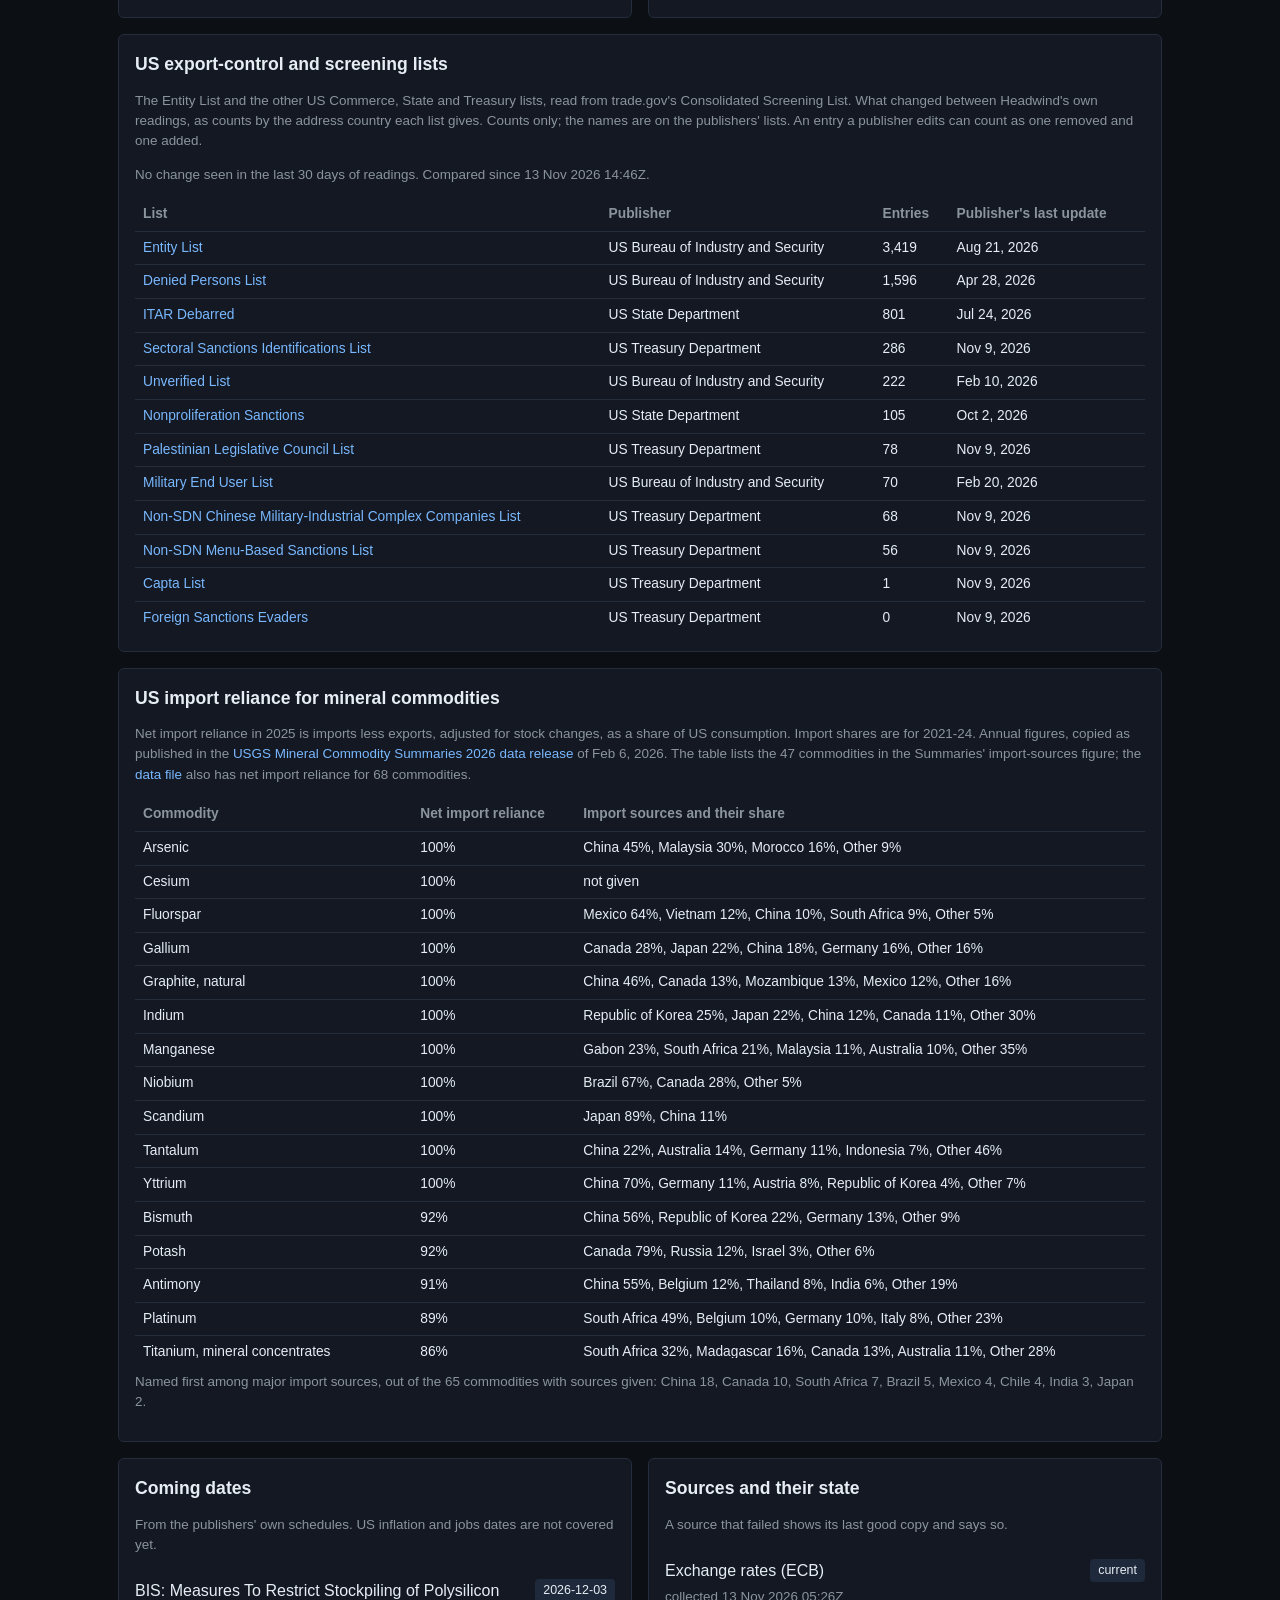
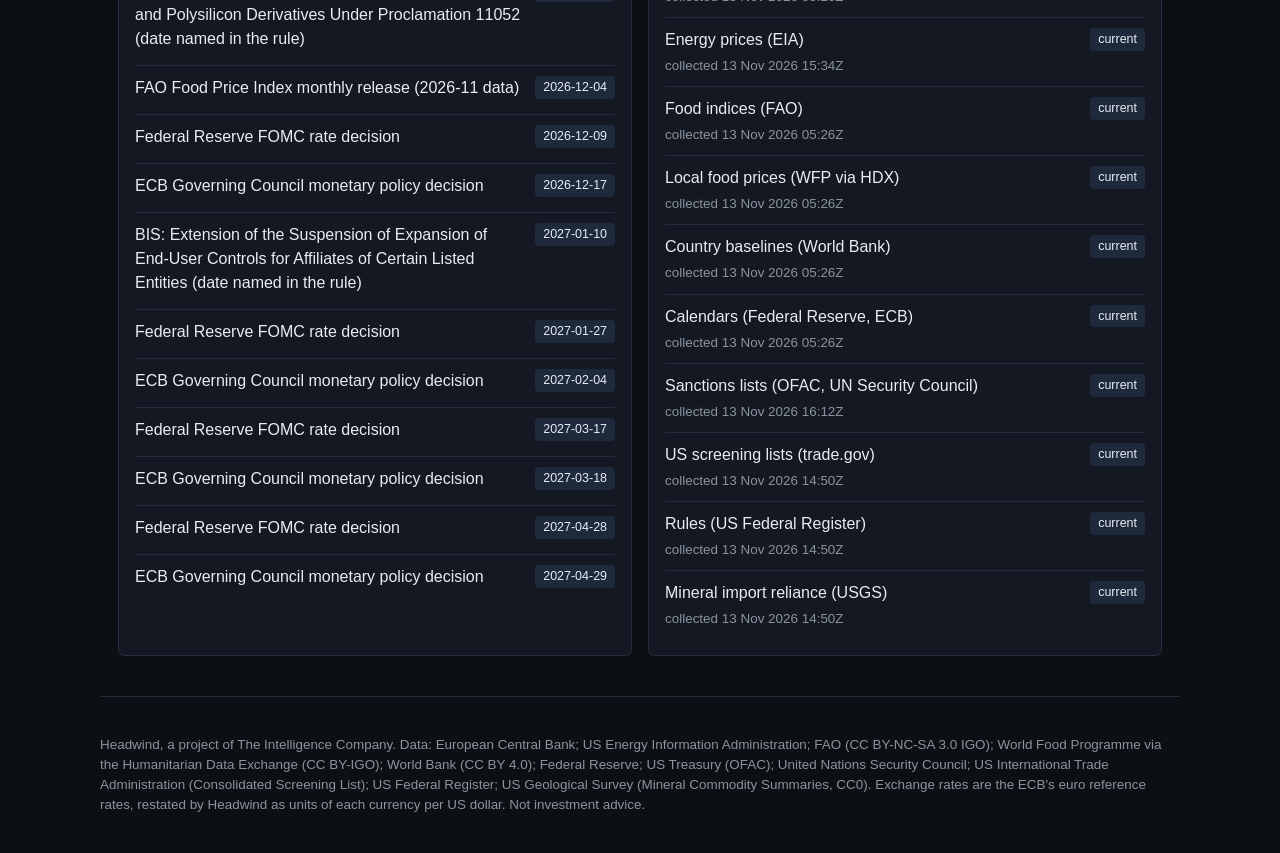
==== commit 56dccb17: "Name vessels, fix program countries, add house bar and a deploy draft - Sanctions: OFAC vessel entri" ====
--- a/site/index.html
+++ b/site/index.html
@@ -6,17 +6,21 @@
 <title>Headwind: economic stress</title>
 <meta name="description" content="Currencies, energy and food prices measured against their own normal range, changes to official sanctions lists, new export-control rules, and the dates of coming economic decisions. Measurements, not investment advice.">
 <link rel="stylesheet" href="style.css">
+<link rel="stylesheet" href="tic-time.css">
+<link rel="stylesheet" href="tic-nav.css">
+<script src="tic-time.js"></script>
+<script src="tic-nav.js" defer data-current="headwind"></script>
 </head>
 <body>
 <header class="top">
   <div class="wrap top-row">
     <div class="brand"><strong>Headwind</strong><span class="muted">The Intelligence Company</span></div>
     <nav class="top-nav">
-      <a href="https://theintelligence.company/">All programs</a>
       <a href="data/feed.geojson">Feed</a>
       <a href="data/events.json">Calendar</a>
       <a href="data/baseline.json">Country baselines</a>
       <a href="data/minerals.json">Minerals</a>
+      <span id="time-settings"></span>
     </nav>
   </div>
 </header>
@@ -68,8 +72,9 @@
   <div class="two">
     <section class="card" id="sanctions" aria-labelledby="sn-h">
       <div class="card-head"><h2 id="sn-h">Sanctions lists</h2>
-        <p class="muted small">What changed between Headwind's own readings of each official list. Counts only; the
-          names are on the publisher's list. The date is when Headwind saw the change, not the date of the
+        <p class="muted small">What changed between Headwind's own readings of each official list. People and
+          organizations are counts only; their names are on the publisher's list. Vessels are named, with their IMO
+          numbers. The date is when Headwind saw the change, not the date of the
           designation.</p></div>
       <div id="sanction-lists"></div>
       <div id="sanction-deltas"></div>
@@ -119,7 +124,8 @@
     Administration; FAO (CC BY-NC-SA 3.0 IGO); World Food Programme via the Humanitarian Data Exchange
     (CC BY-IGO); World Bank (CC BY 4.0); Federal Reserve; US Treasury (OFAC); United Nations Security Council;
     US International Trade Administration (Consolidated Screening List); US Federal Register;
-    US Geological Survey (Mineral Commodity Summaries, CC0). Not investment advice.</p>
+    US Geological Survey (Mineral Commodity Summaries, CC0). Exchange rates are the ECB's euro reference rates,
+    restated by Headwind as units of each currency per US dollar. Not investment advice.</p>
 </footer>
 <script src="app.js"></script>
 </body>
--- a/site/tic-time.css
+++ b/site/tic-time.css
@@ -0,0 +1,21 @@
+/*! tic-time.css v1.2 · pairs with tic-time.js · uses a site's own colour variables when it has them */
+.tic-time-btn { font: inherit; font-size: 13px; cursor: pointer; padding: 5px 10px; border-radius: 6px;
+  border: 1px solid var(--line, rgba(127,127,127,.4)); background: transparent; color: inherit; white-space: nowrap; }
+.tic-time-dialog { max-width: min(420px, calc(100vw - 32px)); width: 100%; border: 1px solid var(--line, #ccd);
+  border-radius: 10px; padding: 18px 20px; background: var(--panel, #fff); color: var(--ink, #111); font: inherit; }
+.tic-time-dialog::backdrop { background: rgba(0,0,0,.45); }
+.tic-time-dialog h2 { margin: 0 0 12px; font-size: 18px; }
+.tic-time-row { margin: 0 0 12px; }
+.tic-time-row label { display: inline-flex; align-items: center; gap: 6px; margin-right: 12px; }
+.tic-time-dialog select, .tic-time-dialog input[type=text] { font: inherit; max-width: 100%; padding: 5px 8px;
+  border: 1px solid var(--line, #ccd); border-radius: 6px; background: var(--bg, #fff); color: inherit; }
+.tic-time-dialog fieldset { border: 1px solid var(--line, #ccd); border-radius: 8px; padding: 8px 12px; }
+.tic-time-dialog legend { font-size: 13px; color: var(--muted, #666); padding: 0 4px; }
+.tic-time-preview { font-weight: 600; margin: 4px 0 8px; }
+.tic-time-msg { color: var(--alarm, #b3261e); min-height: 1em; margin: 0 0 8px; font-size: 13px; }
+.tic-time-actions { display: flex; gap: 8px; justify-content: flex-end; margin: 0; }
+.tic-time-actions button { font: inherit; padding: 6px 12px; border-radius: 6px; cursor: pointer;
+  border: 1px solid var(--line, #ccd); background: var(--panel, #fff); color: inherit; }
+.tic-time-actions .tic-time-done { background: var(--accent, #1f4fa3); border-color: var(--accent, #1f4fa3); color: #fff; }
+.tic-time-note { font-size: 12px; color: var(--muted, #666); margin: 10px 0 0; }
+[hidden].tic-time-other { display: none; }
--- a/site/tic-nav.css
+++ b/site/tic-nav.css
@@ -0,0 +1,72 @@
+/*! tic-nav.css v1.2 · pairs with tic-nav.js (canonical copy in [local path]).
+    House navy bar on every program site; the panel follows the viewer's light or dark setting. Everything is scoped
+    to .tic-house so a site's own styles (Tailwind's reset included) don't need changing. */
+.tic-house {
+  --tn-bg: #14202E; --tn-ink: #EEF1F6; --tn-line: rgba(238, 241, 246, .35); --tn-acc: #E3A83B;
+  --tn-panel: #FFFFFF; --tn-pink: #14202E; --tn-pmut: #555F6D; --tn-rule: #D8D3C8; --tn-hover: #F3F1EC;
+  --tn-live: #1E6B3A; --tn-beta: #8A5A00; --tn-here: #8F5509; /* v1.2: amber text on the light panel read 1.9:1 */
+  position: relative; z-index: 10000; background: var(--tn-bg); /* v1.1: above site headers' own stacking */ color: var(--tn-ink);
+  /* v1.1: undo a site's generic nav rules (Watchfloor styles every <nav> as a flex row) */
+  display: block; width: auto; height: auto; min-height: 0; margin: 0; padding: 0; border: 0; box-shadow: none;
+  font: 400 13px/1.4 "IBM Plex Sans", system-ui, -apple-system, "Segoe UI", Roboto, Arial, sans-serif;
+  text-align: left; letter-spacing: normal;
+}
+@media (prefers-color-scheme: dark) {
+  .tic-house { --tn-panel: #161E2A; --tn-pink: #E8ECF2; --tn-pmut: #9AA5B5; --tn-rule: #2A3546; --tn-hover: #1F2A3A;
+    --tn-live: #7FD49A; --tn-beta: #F0C36B; --tn-here: #E3A83B; }
+}
+.tic-house *, .tic-house *::before, .tic-house *::after { box-sizing: border-box; }
+.tic-house p, .tic-house ul { margin: 0; padding: 0; }
+.tic-house ul { list-style: none; }
+.tic-house a { color: inherit; text-decoration: none; }
+.tic-house :focus-visible { outline: 2px solid var(--tn-acc); outline-offset: 2px; }
+
+.tic-house-in { width: 100%; max-width: 1200px; margin: 0 auto; padding: 0 16px; min-height: 34px; display: flex;
+  align-items: center; justify-content: space-between; gap: 12px; }
+.tic-house-home { font-weight: 500; padding: 7px 0; white-space: nowrap; }
+.tic-house-home:hover { color: var(--tn-acc); }
+.tic-house-arrow { margin-right: 2px; }
+.tic-house-btn { appearance: none; -webkit-appearance: none; margin: 0; background: transparent; color: inherit;
+  border: 1px solid var(--tn-line); border-radius: 4px; font: inherit; font-weight: 500; line-height: 1.3;
+  padding: 3px 10px; cursor: pointer; white-space: nowrap; }
+.tic-house-btn:hover, .tic-house-btn[aria-expanded="true"] { border-color: var(--tn-acc); color: var(--tn-acc); }
+.tic-house-caret { font-size: 10px; margin-left: 2px; }
+
+.tic-house-panel { position: absolute; top: 100%; right: max(16px, calc((100% - 1200px) / 2 + 16px));
+  width: min(780px, calc(100% - 32px)); margin-top: 6px; padding: 12px; background: var(--tn-panel);
+  color: var(--tn-pink); border: 1px solid var(--tn-rule); border-radius: 6px;
+  box-shadow: 0 14px 36px rgba(0, 0, 0, .28); max-height: calc(100vh - 56px); overflow: auto; }
+.tic-house-panel[hidden] { display: none; }
+.tic-house-cols { display: grid; grid-template-columns: minmax(0, 1fr) 270px; gap: 12px; }
+.tic-house-group { margin: 6px 8px 4px; font-size: 11px; font-weight: 600; letter-spacing: .08em;
+  text-transform: uppercase; color: var(--tn-pmut); }
+.tic-house-ul { margin-bottom: 8px; }
+.tic-house-item { display: grid; grid-template-columns: minmax(0, 1fr) auto; gap: 1px 10px; align-items: baseline;
+  padding: 7px 8px; border-radius: 4px; }
+.tic-house-item:hover, .tic-house-item:focus-visible, .tic-house-item.on { background: var(--tn-hover); }
+.tic-house-name { font-size: 14px; font-weight: 600; }
+.tic-house-here { margin-left: 8px; font-size: 11px; font-weight: 500; color: var(--tn-here); }
+.tic-house-st { font-size: 11px; letter-spacing: .06em; text-transform: uppercase; }
+.tic-house-st.st-live { color: var(--tn-live); }
+.tic-house-st.st-beta { color: var(--tn-beta); }
+.tic-house-st.st-invite { color: var(--tn-pmut); }
+.tic-house-label { grid-column: 1 / -1; font-size: 12px; color: var(--tn-pmut); }
+.tic-house-short { grid-column: 1 / -1; display: none; font-size: 12px; color: var(--tn-pmut); }
+.tic-house-detail { border-left: 1px solid var(--tn-rule); padding: 10px 6px 10px 16px; align-self: start;
+  position: sticky; top: 0; }
+.tic-house-dname { font-size: 17px; font-weight: 600; margin-bottom: 2px; }
+.tic-house-dmeta { font-size: 12px; color: var(--tn-pmut); margin-bottom: 10px; }
+.tic-house-dlong { font-size: 13px; line-height: 1.55; }
+.tic-house-all { display: block; margin: 2px 8px 0; padding-top: 8px; border-top: 1px solid var(--tn-rule);
+  font-size: 12px; color: var(--tn-pmut); }
+.tic-house-all:hover { color: var(--tn-pink); }
+.tic-house-sr { position: absolute; width: 1px; height: 1px; overflow: hidden; clip: rect(0 0 0 0);
+  clip-path: inset(50%); white-space: nowrap; }
+
+@media print { .tic-house { display: none !important; } } /* site navigation never prints */
+@media (max-width: 640px) {
+  .tic-house-panel { left: 8px; right: 8px; width: auto; }
+  .tic-house-cols { grid-template-columns: 1fr; }
+  .tic-house-detail { display: none; } /* no hover on phones: each program shows its label and one line instead */
+  .tic-house-short { display: block; }
+}
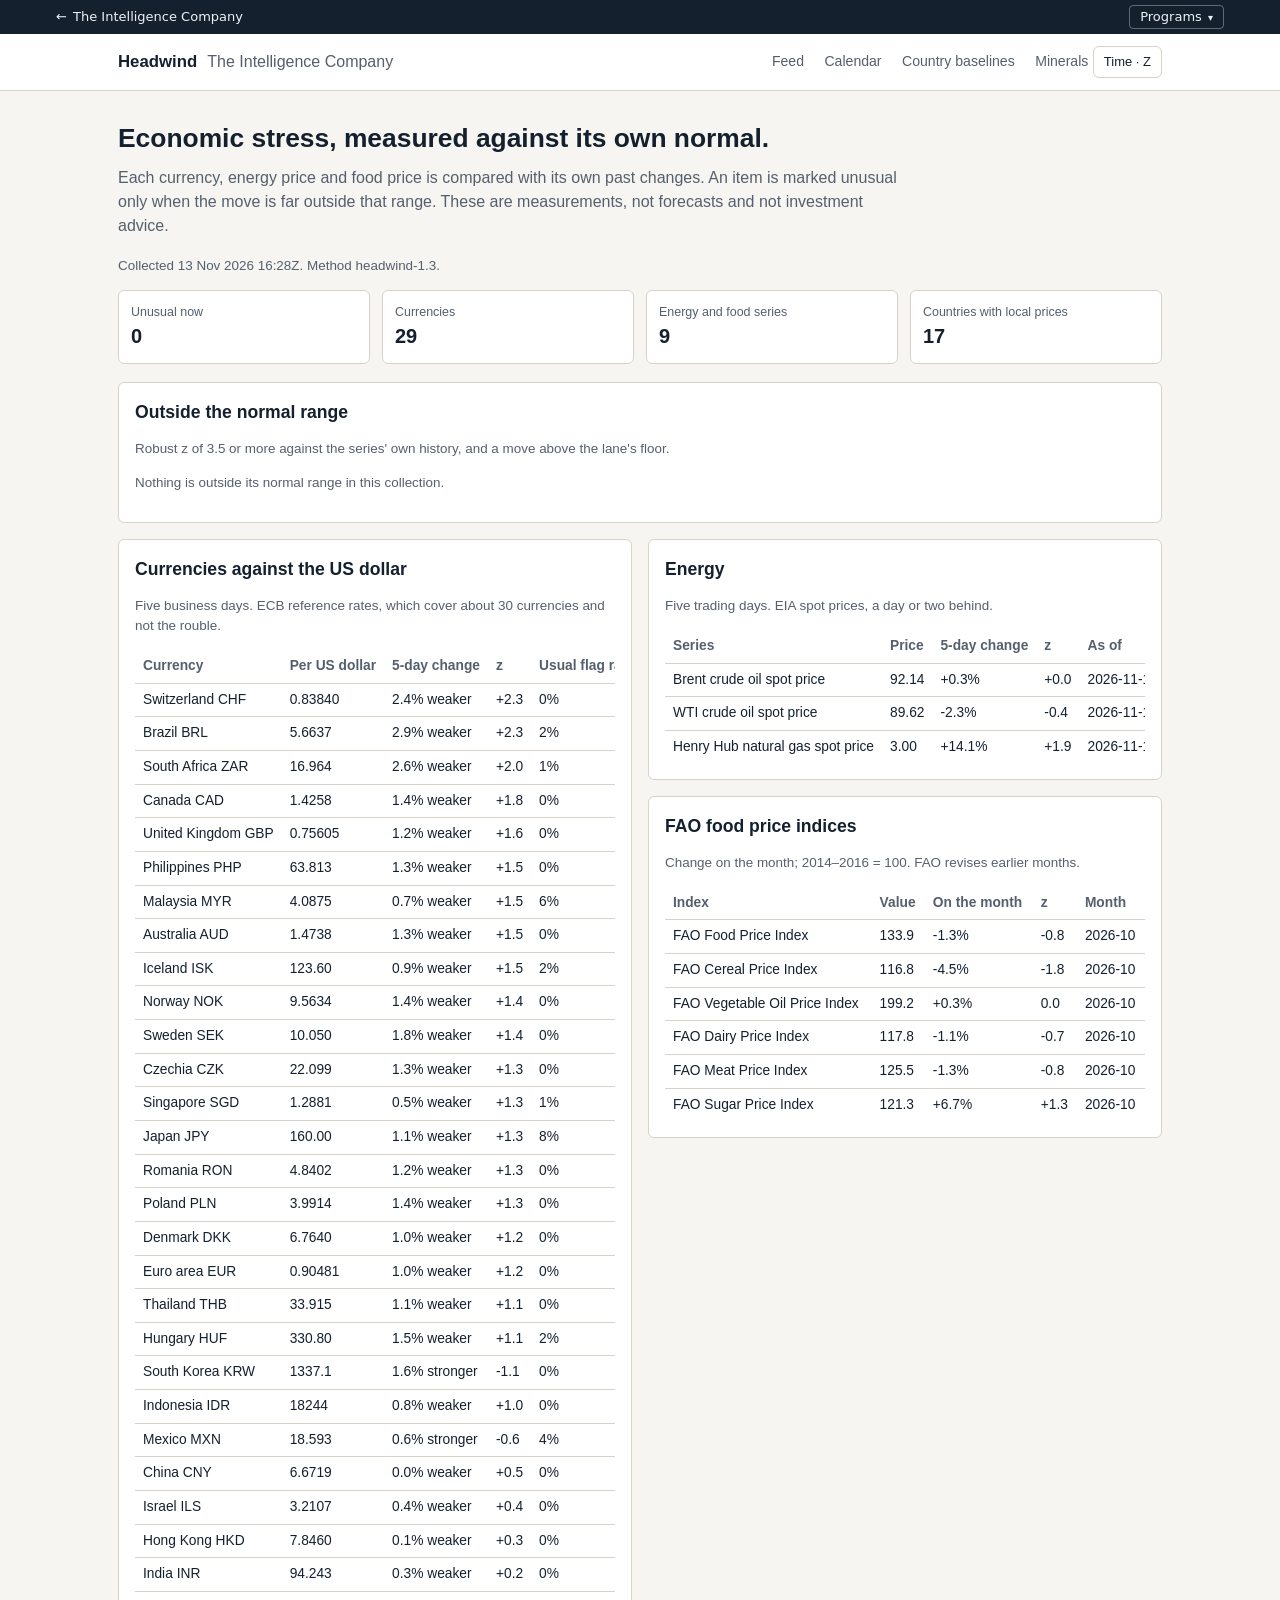
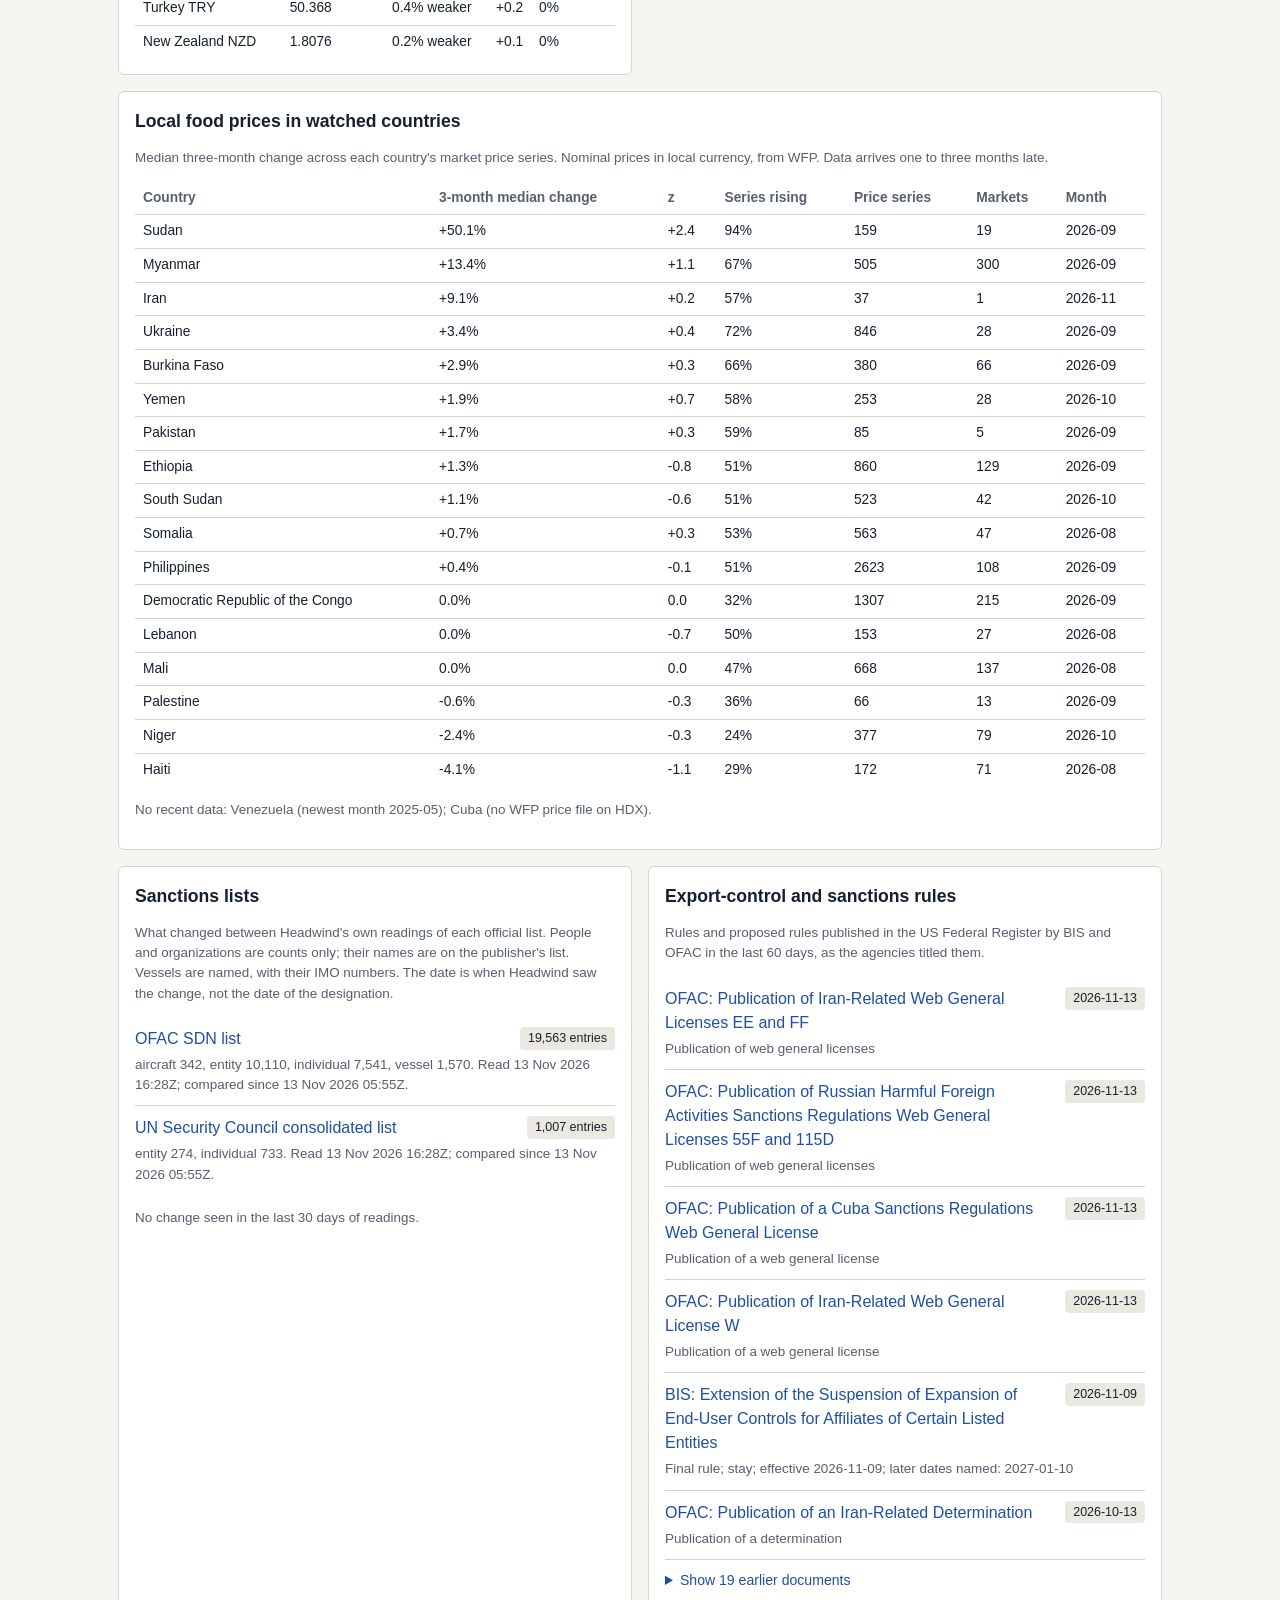
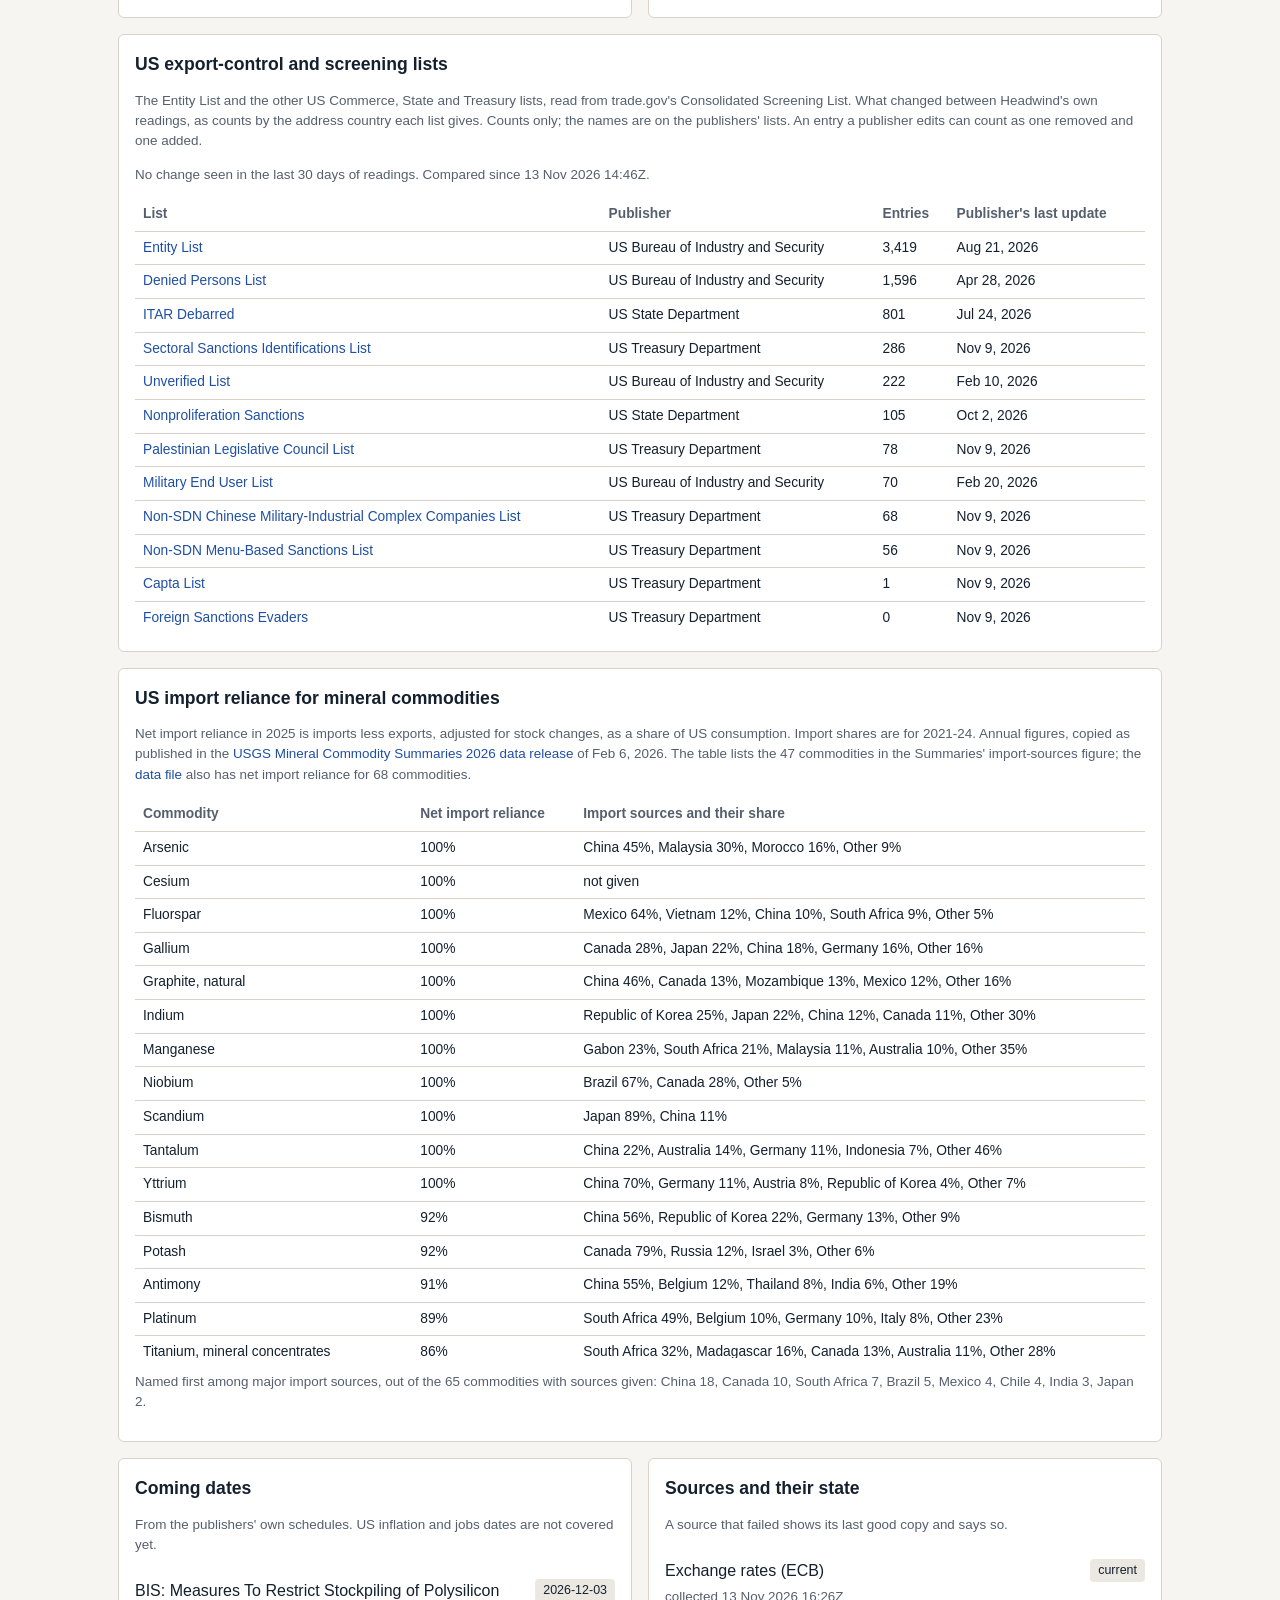
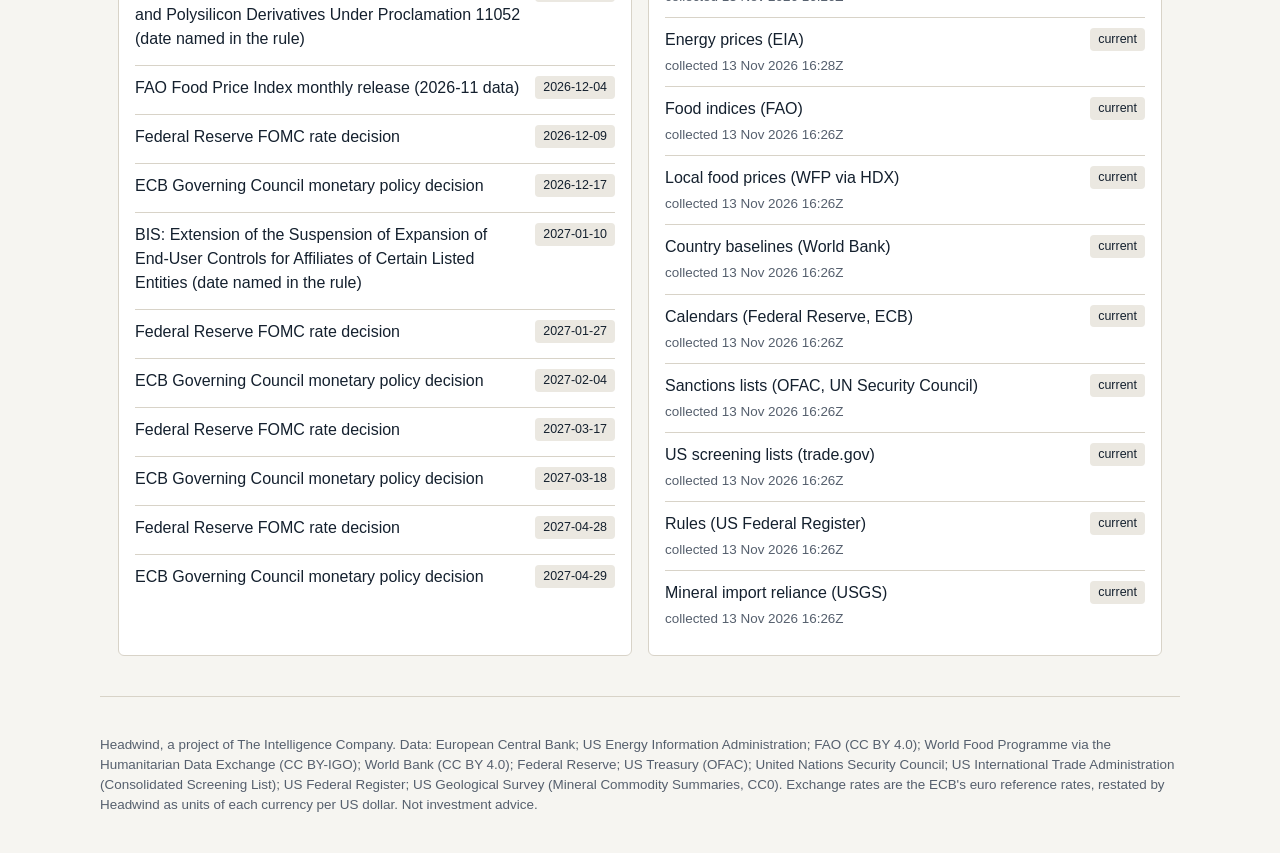
==== commit 0e1a2a10: "Keep run state in the Actions cache, not on the public site; state FAO's licence as CC BY 4.0 State:" ====
--- a/site/index.html
+++ b/site/index.html
@@ -121,7 +121,7 @@
 
 <footer class="wrap foot small muted">
   <p>Headwind, a project of The Intelligence Company. Data: European Central Bank; US Energy Information
-    Administration; FAO (CC BY-NC-SA 3.0 IGO); World Food Programme via the Humanitarian Data Exchange
+    Administration; FAO (CC BY 4.0); World Food Programme via the Humanitarian Data Exchange
     (CC BY-IGO); World Bank (CC BY 4.0); Federal Reserve; US Treasury (OFAC); United Nations Security Council;
     US International Trade Administration (Consolidated Screening List); US Federal Register;
     US Geological Survey (Mineral Commodity Summaries, CC0). Exchange rates are the ECB's euro reference rates,
--- a/site/style.css
+++ b/site/style.css
@@ -1,12 +1,37 @@
+/* Light or dark with the viewer's setting, like the house bar's panel (tic-nav.css). --ink, --line and --alarm
+   are the names tic-time.css reads for its dialog. */
 :root {
-  color-scheme: dark;
-  --bg: #0c0f14;
-  --panel: #131822;
-  --border: #242d3c;
-  --text: #e6edf3;
-  --muted: #8b949e;
-  --warn: #d29922;
-  --accent: #f0883e;
+  color-scheme: light;
+  --bg: #f6f5f1;
+  --panel: #ffffff;
+  --border: #d8d3c8;
+  --text: #14202e;
+  --muted: #555f6d;
+  --warn: #8a5a00;
+  --warn-bg: rgba(138, 90, 0, 0.12);
+  --accent: #a84d08;
+  --link: #1f4fa3;
+  --badge: #ebe8e1;
+  --ink: var(--text);
+  --line: var(--border);
+  --alarm: #b3261e;
+}
+@media (prefers-color-scheme: dark) {
+  :root {
+    color-scheme: dark;
+    --bg: #0c0f14;
+    --panel: #131822;
+    --border: #242d3c;
+    --text: #e6edf3;
+    --muted: #8b949e;
+    --warn: #f0b72f;
+    --warn-bg: rgba(210, 153, 34, 0.2);
+    --accent: #f0883e;
+    --link: #79b8ff;
+    --badge: #1e293b;
+    --alarm: #ff8a80;
+  }
+  .tic-time-dialog .tic-time-actions .tic-time-done { color: #14110d; } /* white on the dark theme's orange reads 2.4:1 */
 }
 * { box-sizing: border-box; }
 body {
@@ -35,8 +60,8 @@
 .row { padding: 10px 0; border-bottom: 1px solid var(--border); }
 .row:last-child { border-bottom: none; }
 .row-title { display: flex; justify-content: space-between; align-items: flex-start; margin-bottom: 4px; }
-.badge { background: #1e293b; padding: 2px 8px; border-radius: 4px; font-size: 0.78rem; white-space: nowrap; flex-shrink: 0; }
-.badge-warn { background: rgba(210, 153, 34, 0.2); color: #f0b72f; }
+.badge { background: var(--badge); padding: 2px 8px; border-radius: 4px; font-size: 0.78rem; white-space: nowrap; flex-shrink: 0; }
+.badge-warn { background: var(--warn-bg); color: var(--warn); }
 .muted { color: var(--muted); }
 .small { font-size: 0.84rem; }
 .foot { padding: 24px 0; border-top: 1px solid var(--border); margin-top: 24px; }
@@ -53,8 +78,8 @@
 .two > *, .card { min-width: 0; }
 .top-row { flex-wrap: wrap; gap: 6px 12px; }
 .top-nav a:first-child { margin-left: 0; }
-main a { color: #79b8ff; text-decoration: none; }
+main a { color: var(--link); text-decoration: none; }
 main a:hover, main a:focus { text-decoration: underline; }
-details.more > summary { cursor: pointer; padding: 10px 0; color: #79b8ff; font-size: 0.88rem; }
+details.more > summary { cursor: pointer; padding: 10px 0; color: var(--link); font-size: 0.88rem; }
 details.more[open] > summary { border-bottom: 1px solid var(--border); }
 .row-title > span:first-child { min-width: 0; overflow-wrap: anywhere; }
--- a/site/tic-nav.css
+++ b/site/tic-nav.css
@@ -1,4 +1,4 @@
-/*! tic-nav.css v1.2 · pairs with tic-nav.js (canonical copy in [local path]).
+/*! tic-nav.css v1.2 · pairs with tic-nav.js (canonical copy in D:\Projects\theintelligence-company\site\shared\).
     House navy bar on every program site; the panel follows the viewer's light or dark setting. Everything is scoped
     to .tic-house so a site's own styles (Tailwind's reset included) don't need changing. */
 .tic-house {
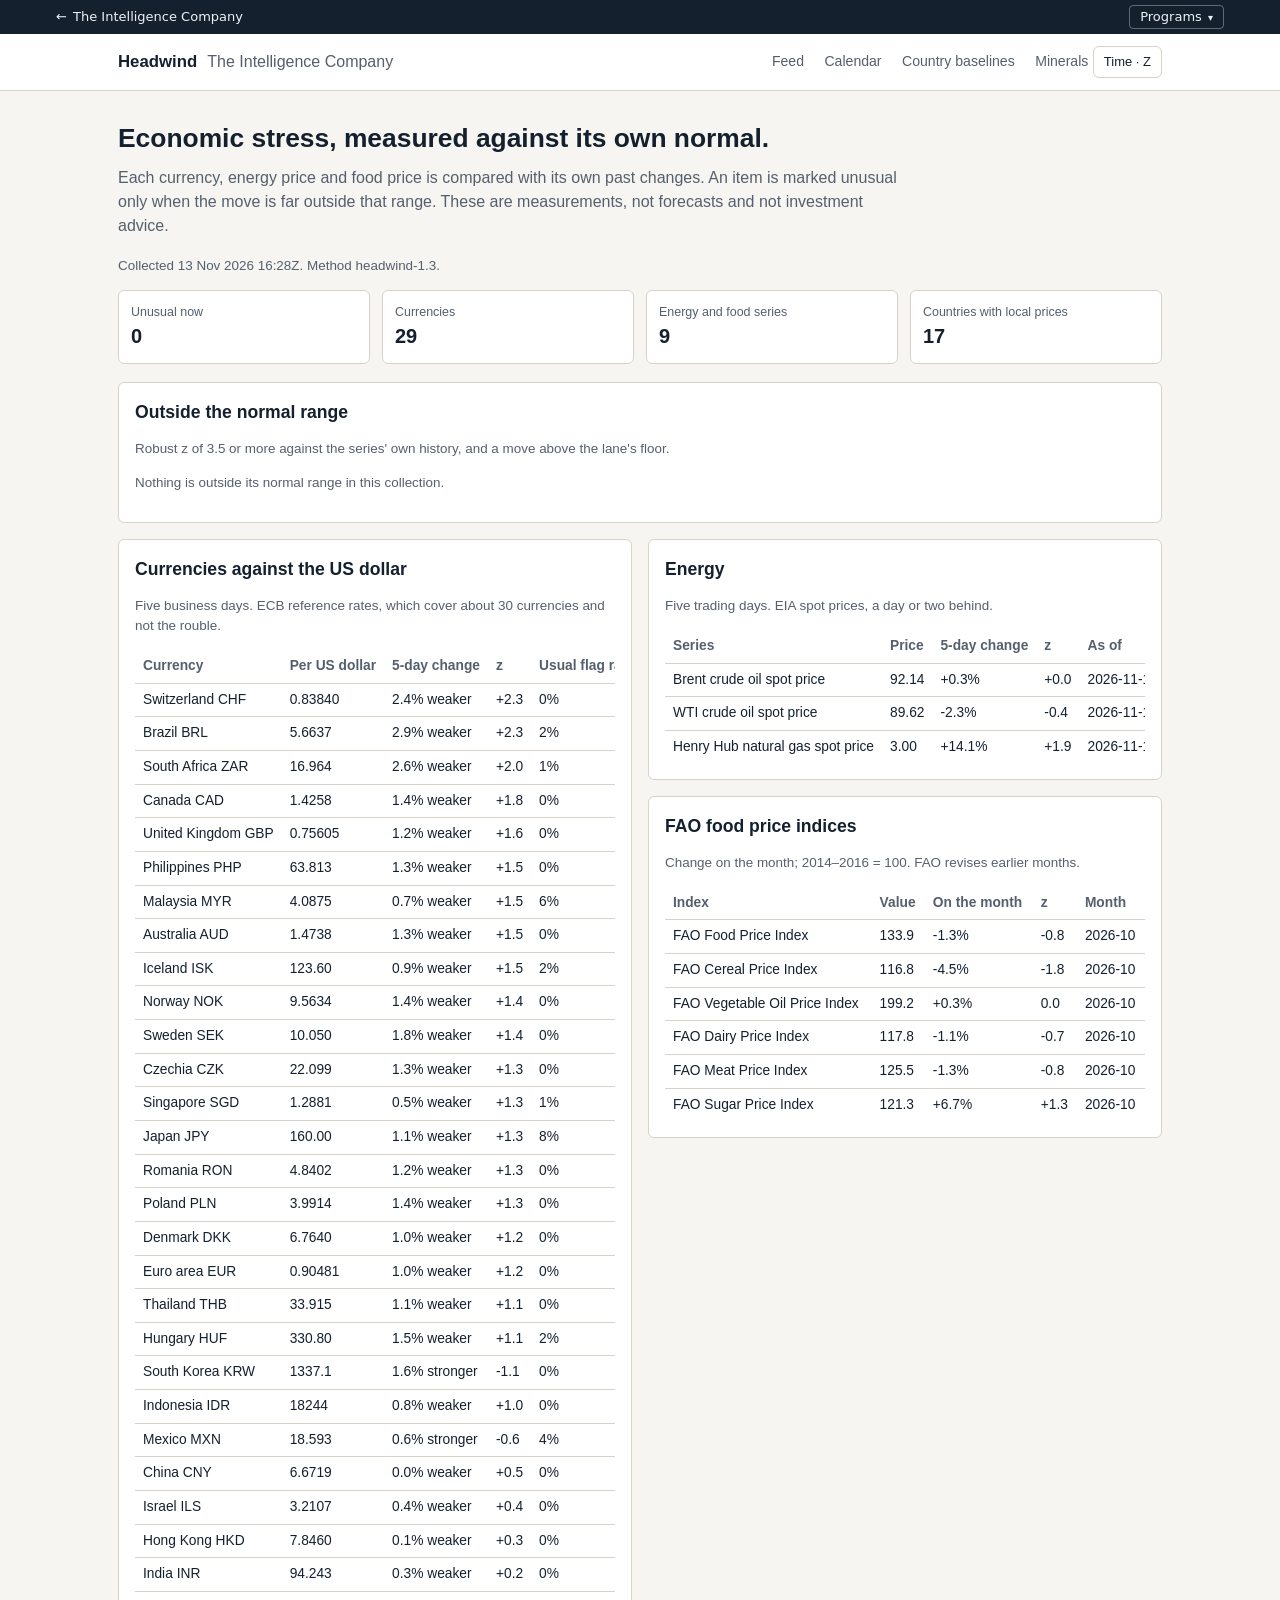
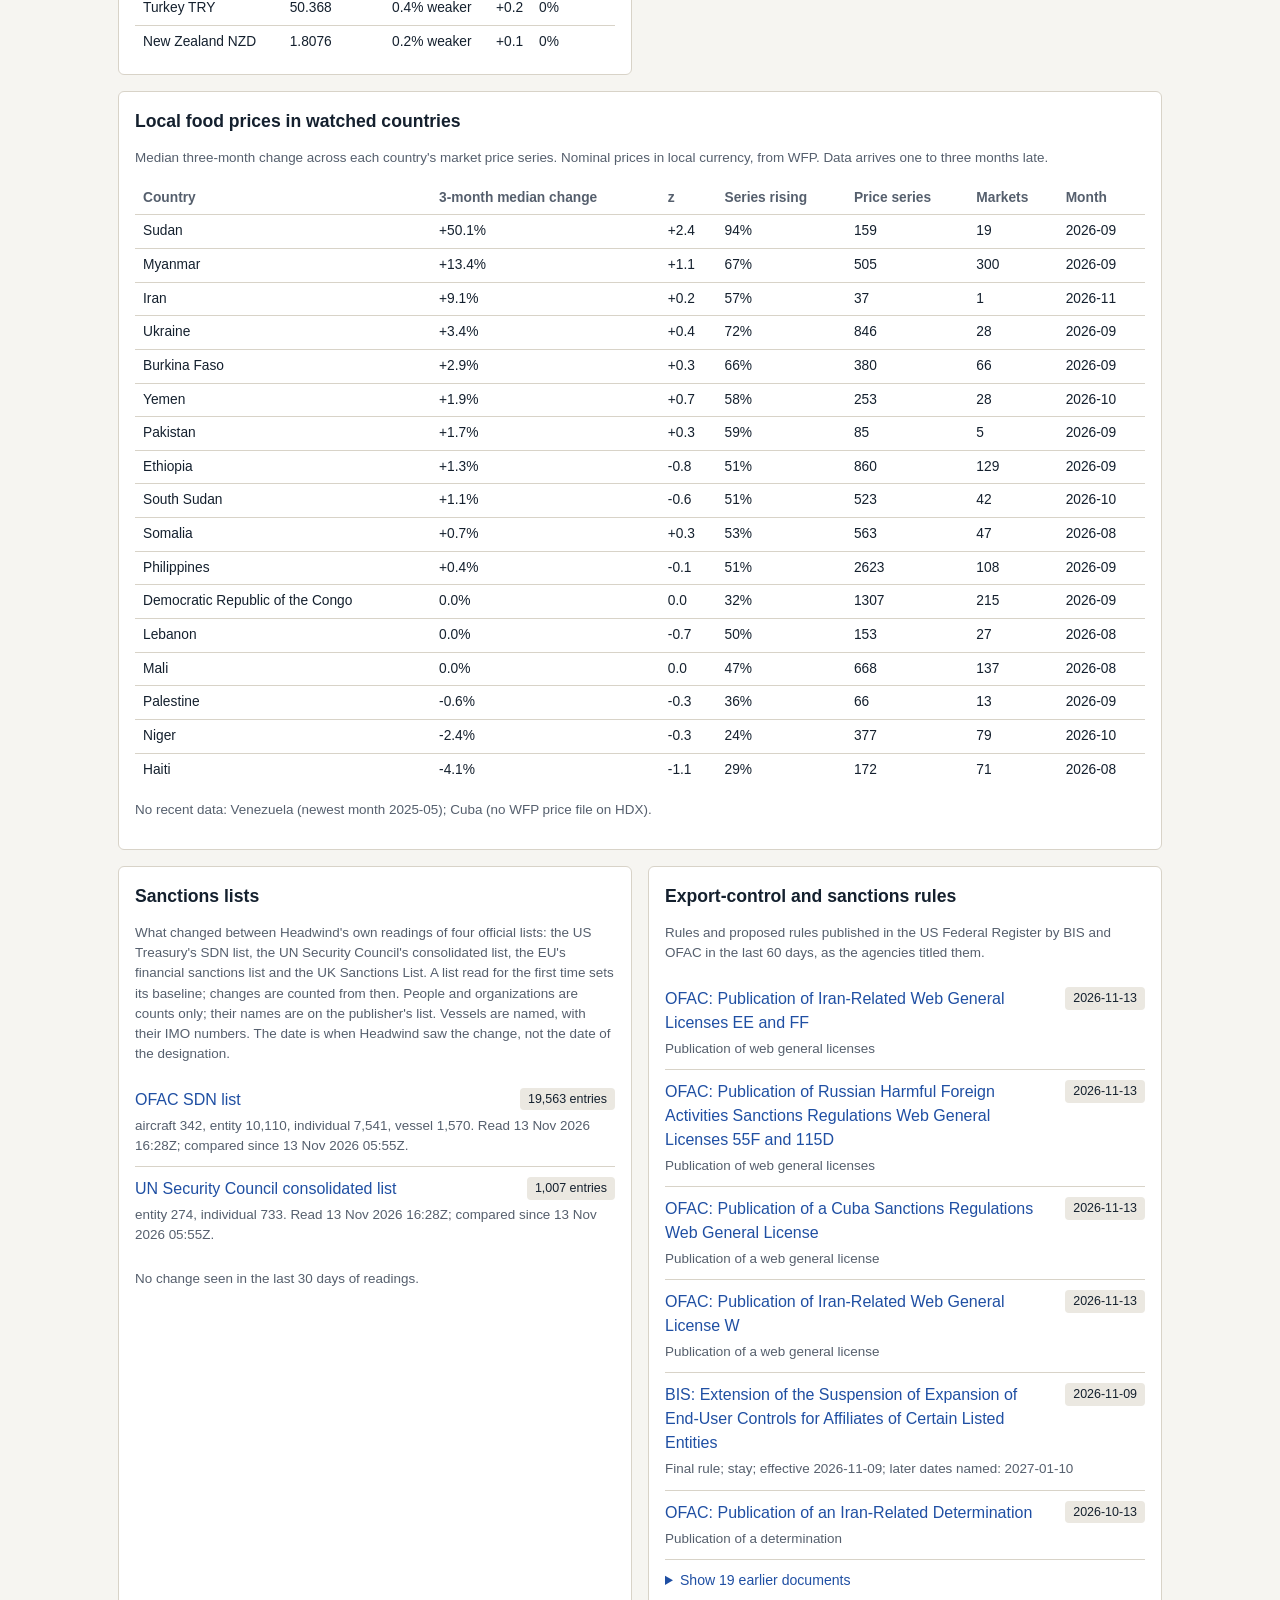
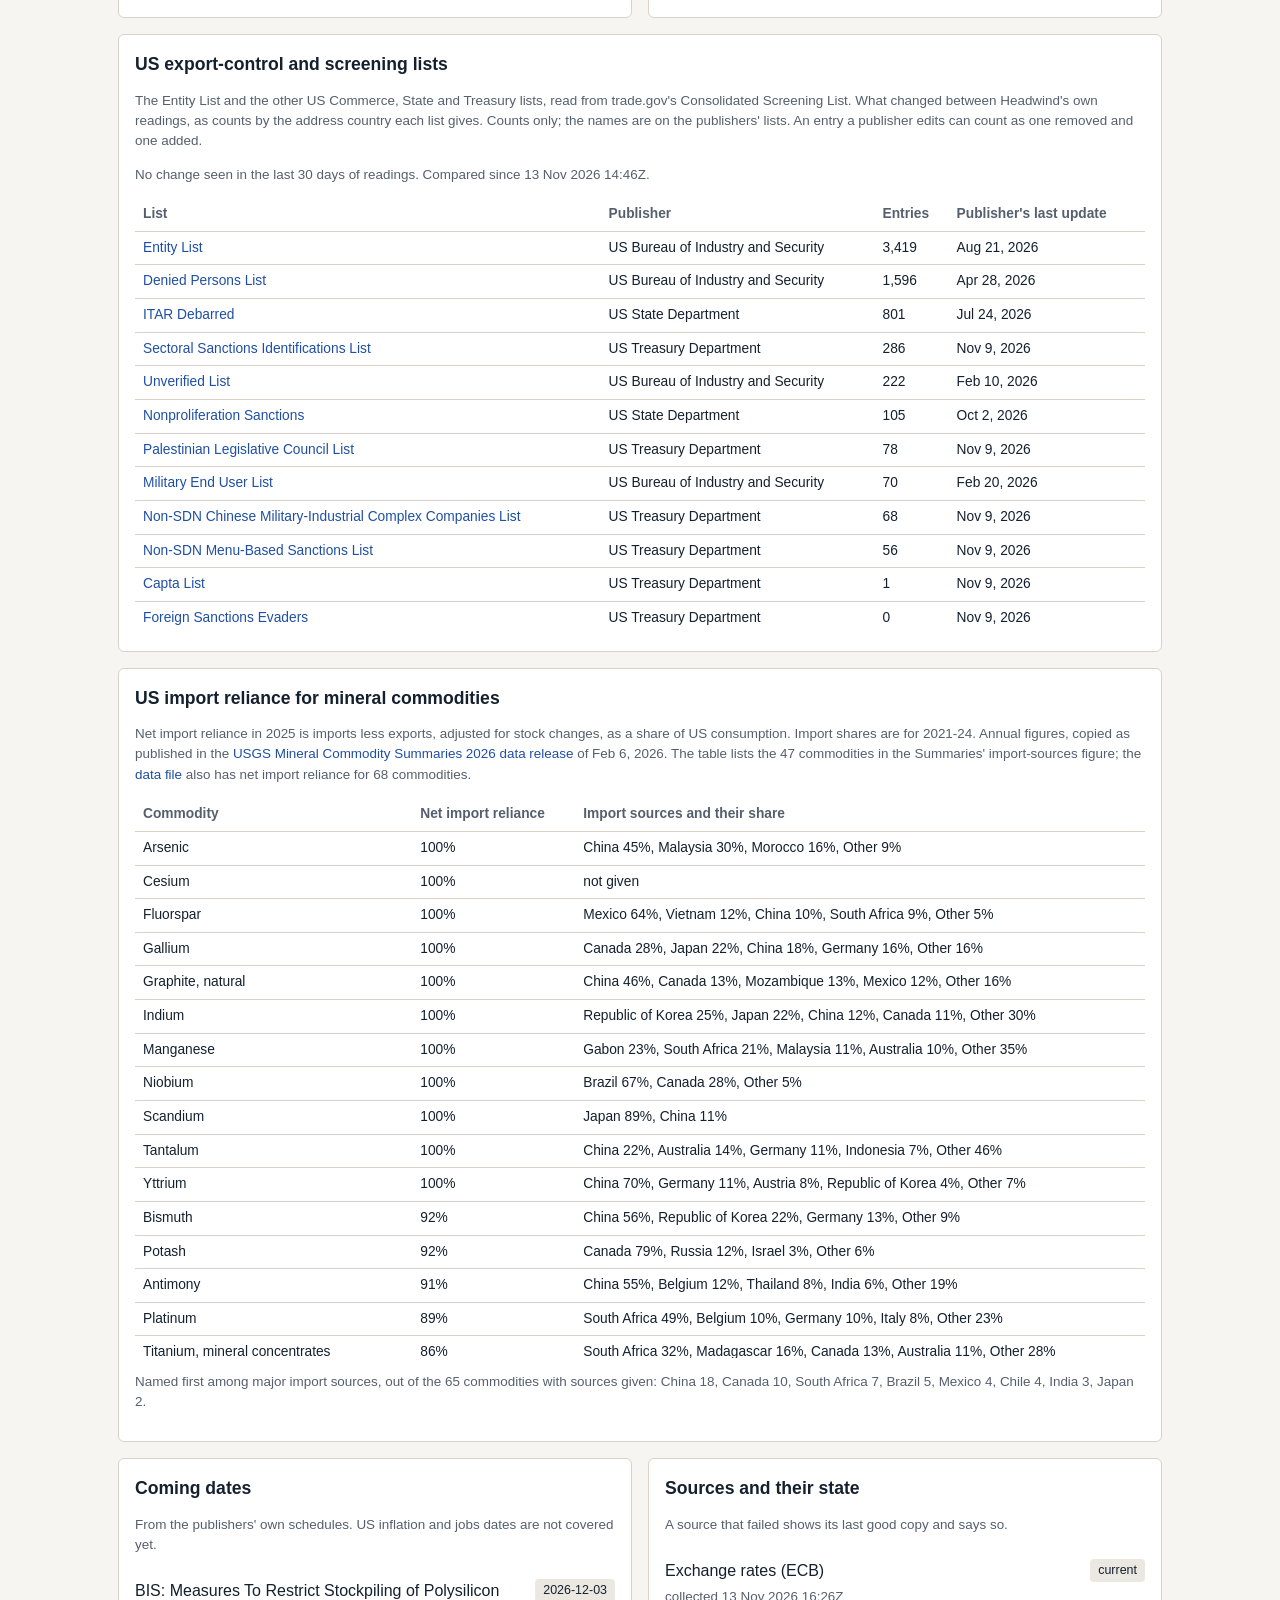
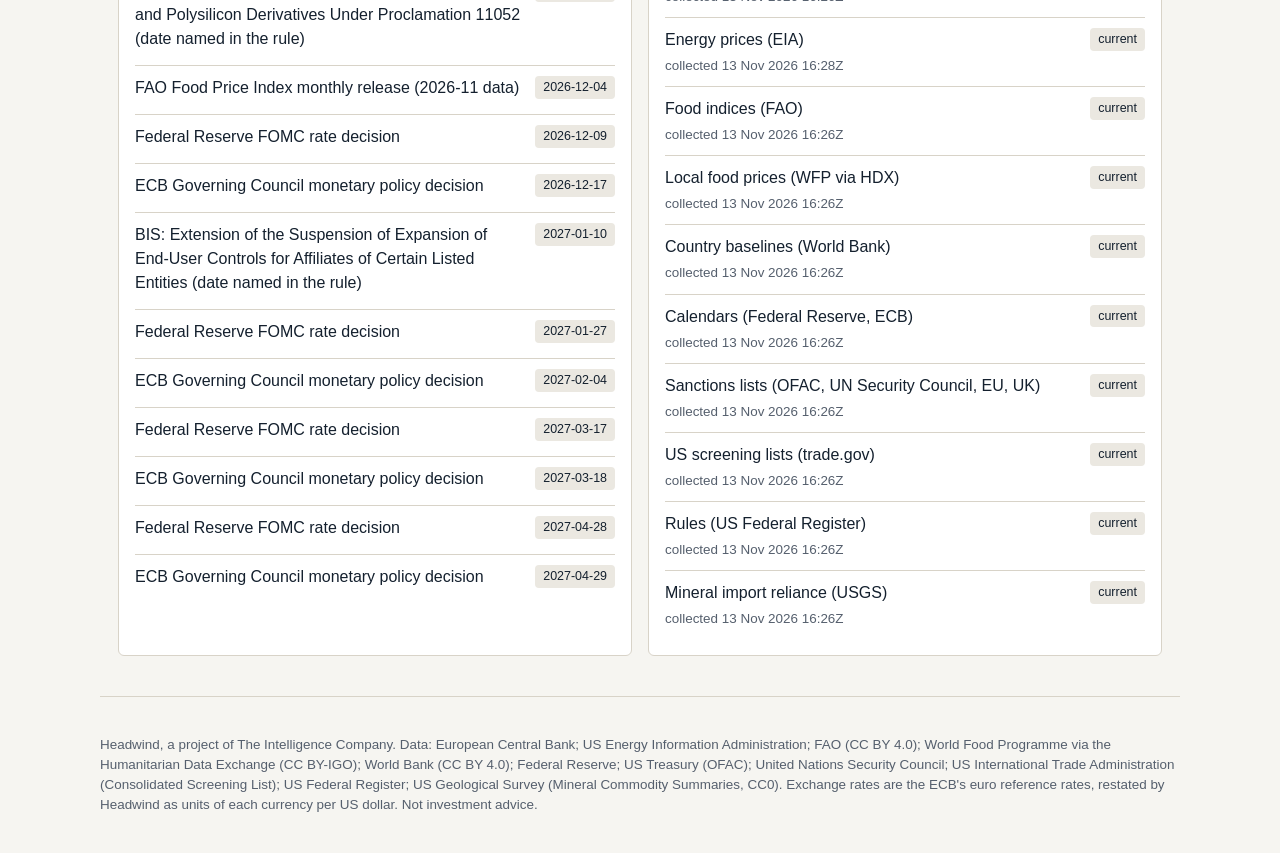
==== commit 1ef0dc45: "Add the EU and UK sanctions lists; read each list on its own The sanctions lane now reads four lists" ====
--- a/site/index.html
+++ b/site/index.html
@@ -72,7 +72,9 @@
   <div class="two">
     <section class="card" id="sanctions" aria-labelledby="sn-h">
       <div class="card-head"><h2 id="sn-h">Sanctions lists</h2>
-        <p class="muted small">What changed between Headwind's own readings of each official list. People and
+        <p class="muted small">What changed between Headwind's own readings of four official lists: the US Treasury's
+          SDN list, the UN Security Council's consolidated list, the EU's financial sanctions list and the UK
+          Sanctions List. A list read for the first time sets its baseline; changes are counted from then. People and
           organizations are counts only; their names are on the publisher's list. Vessels are named, with their IMO
           numbers. The date is when Headwind saw the change, not the date of the
           designation.</p></div>
@@ -101,6 +103,7 @@
     <div class="card-head"><h2 id="mn-h">US import reliance for mineral commodities</h2>
       <p class="muted small" id="minerals-note">Net import reliance is imports less exports, adjusted for stock changes, as a
         share of US consumption. Figures are annual, from the US Geological Survey, and are copied as published.</p></div>
+    <p class="small muted" id="minerals-list"></p>
     <div class="scroll tall"><table id="minerals-table"></table></div>
     <p class="small muted" id="minerals-first"></p>
   </section>
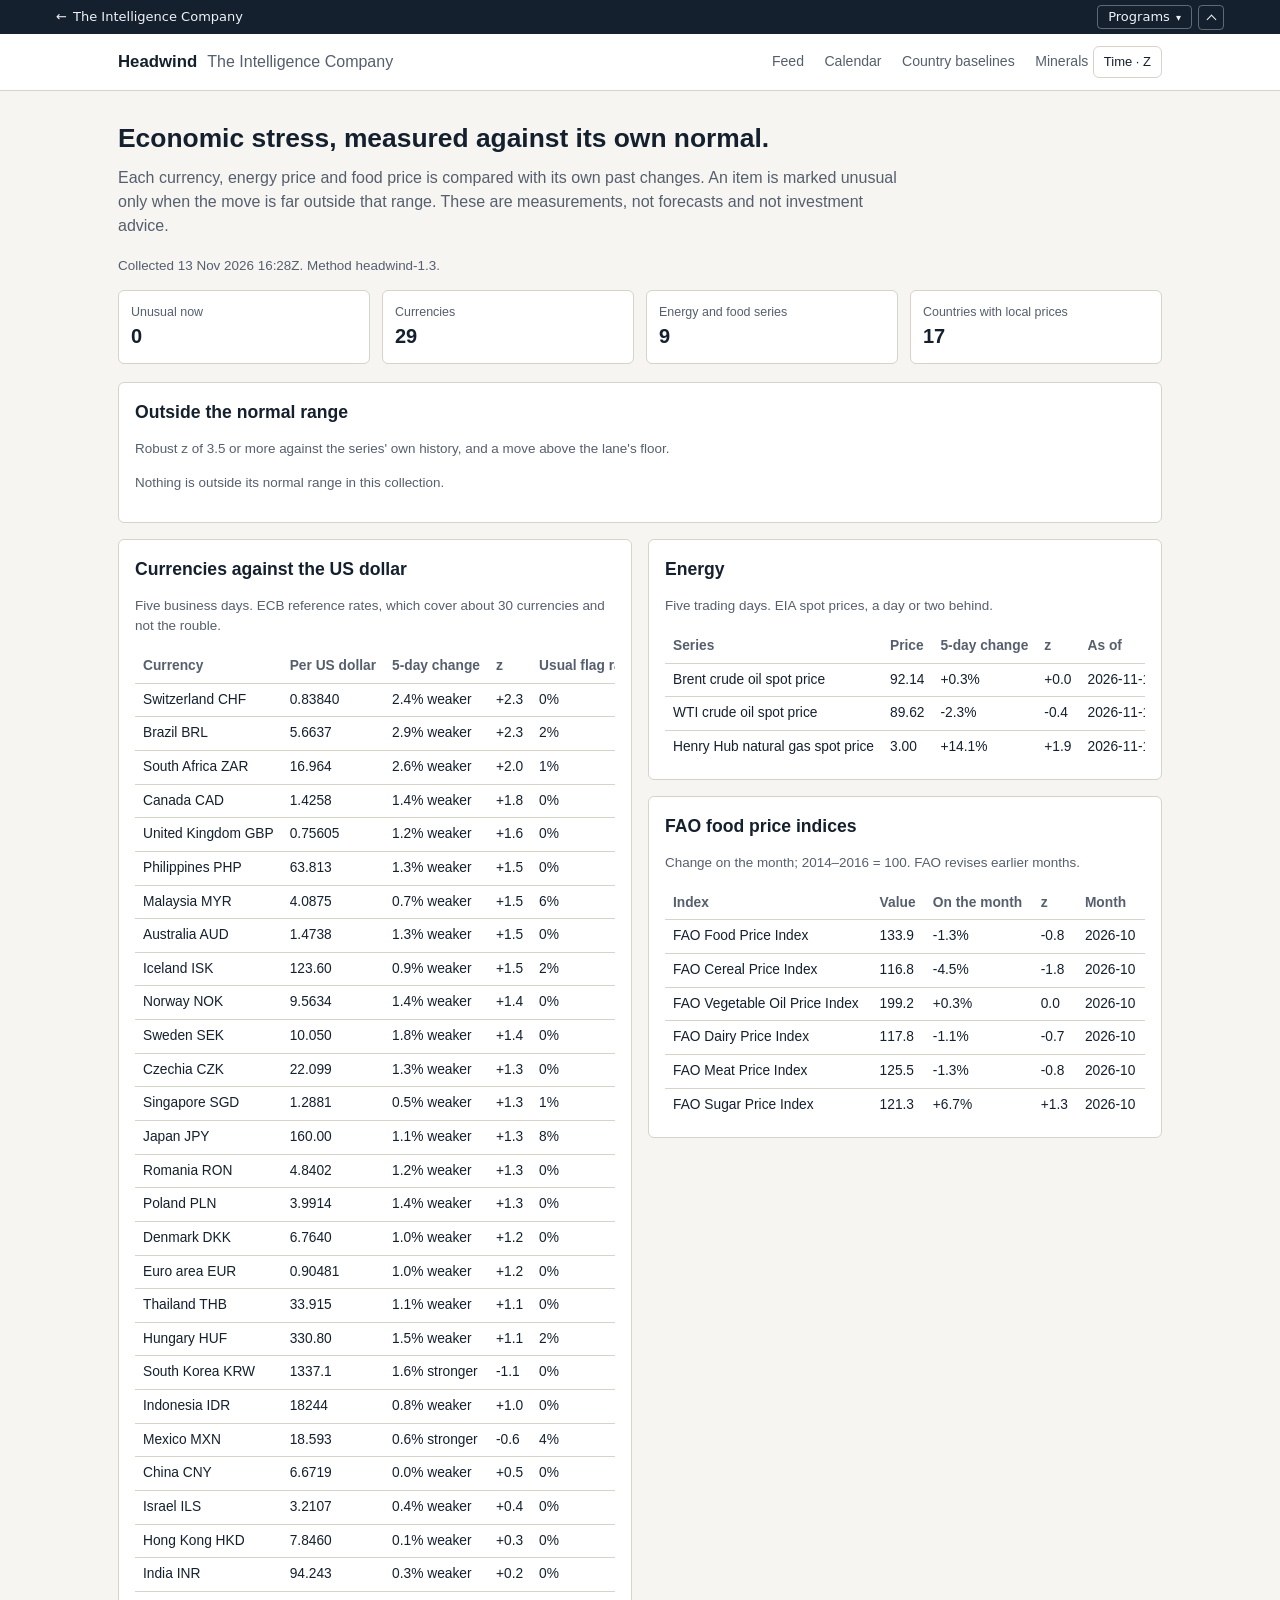
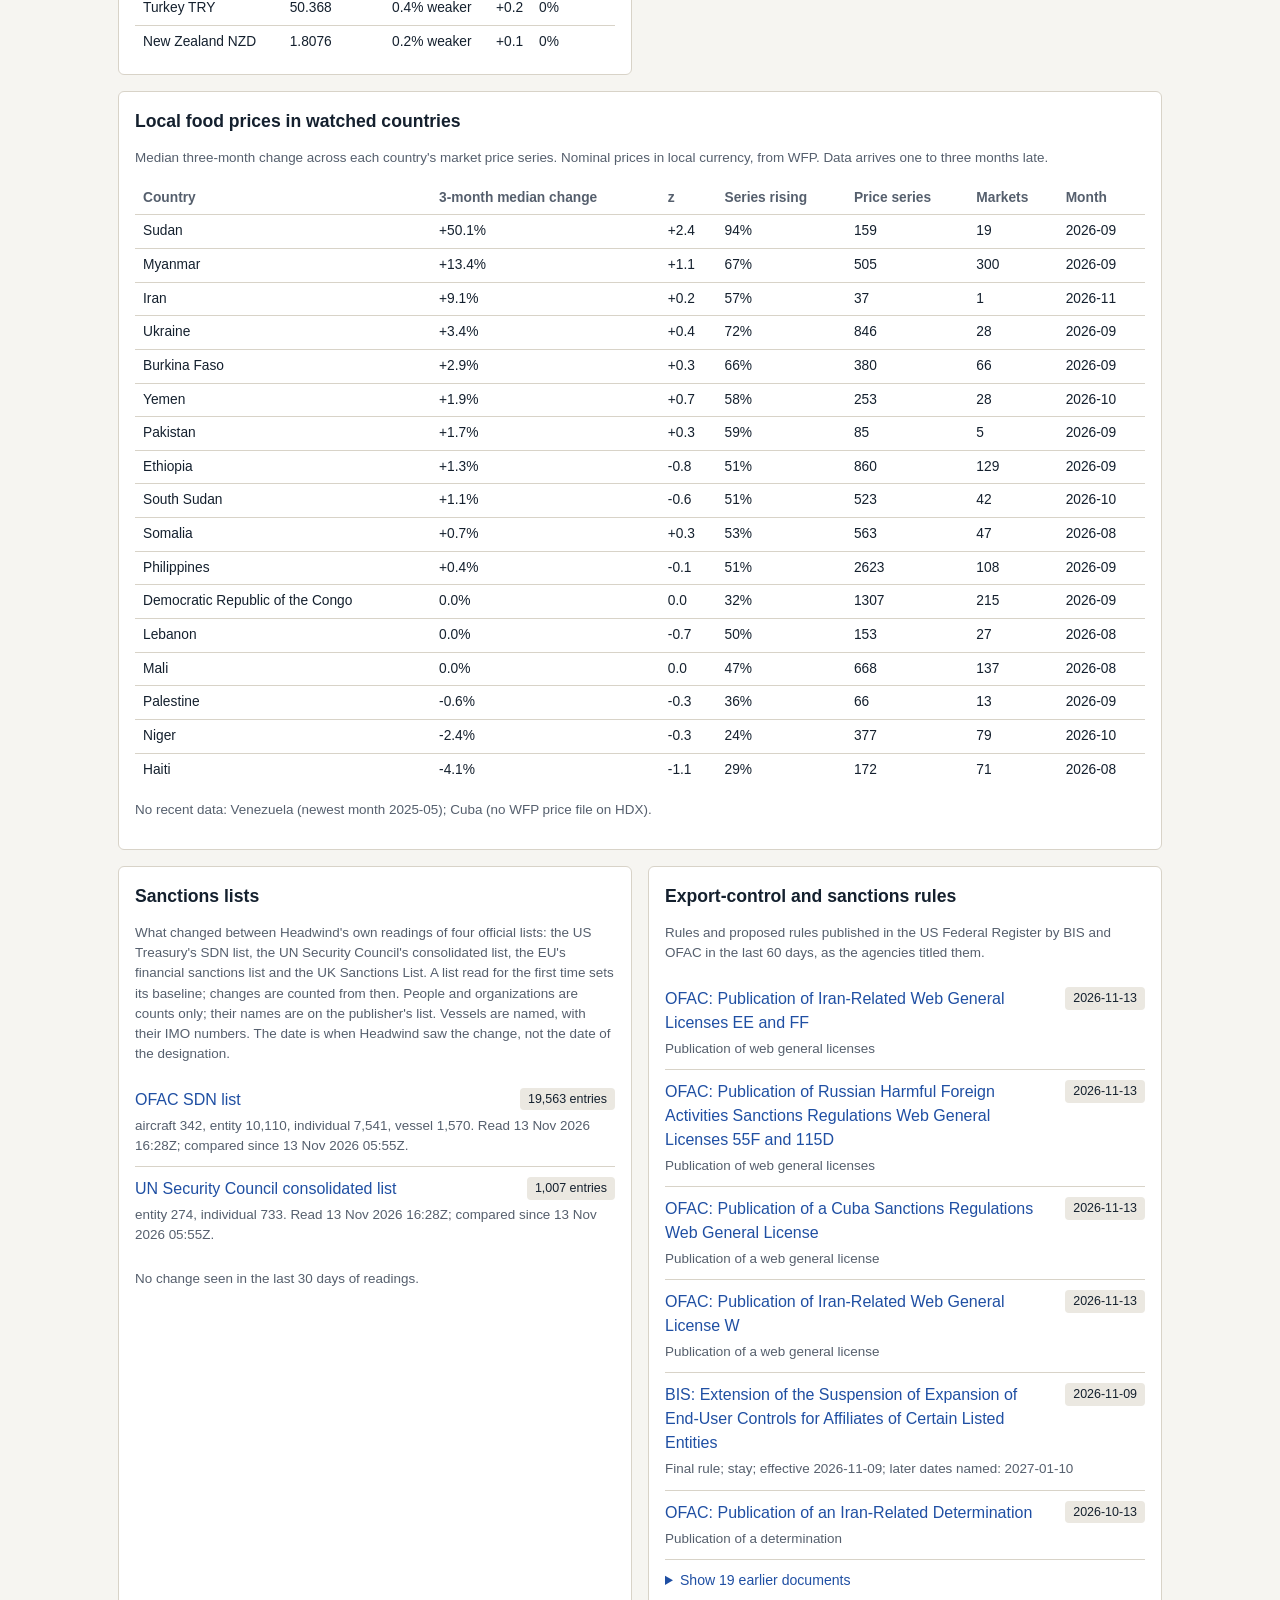
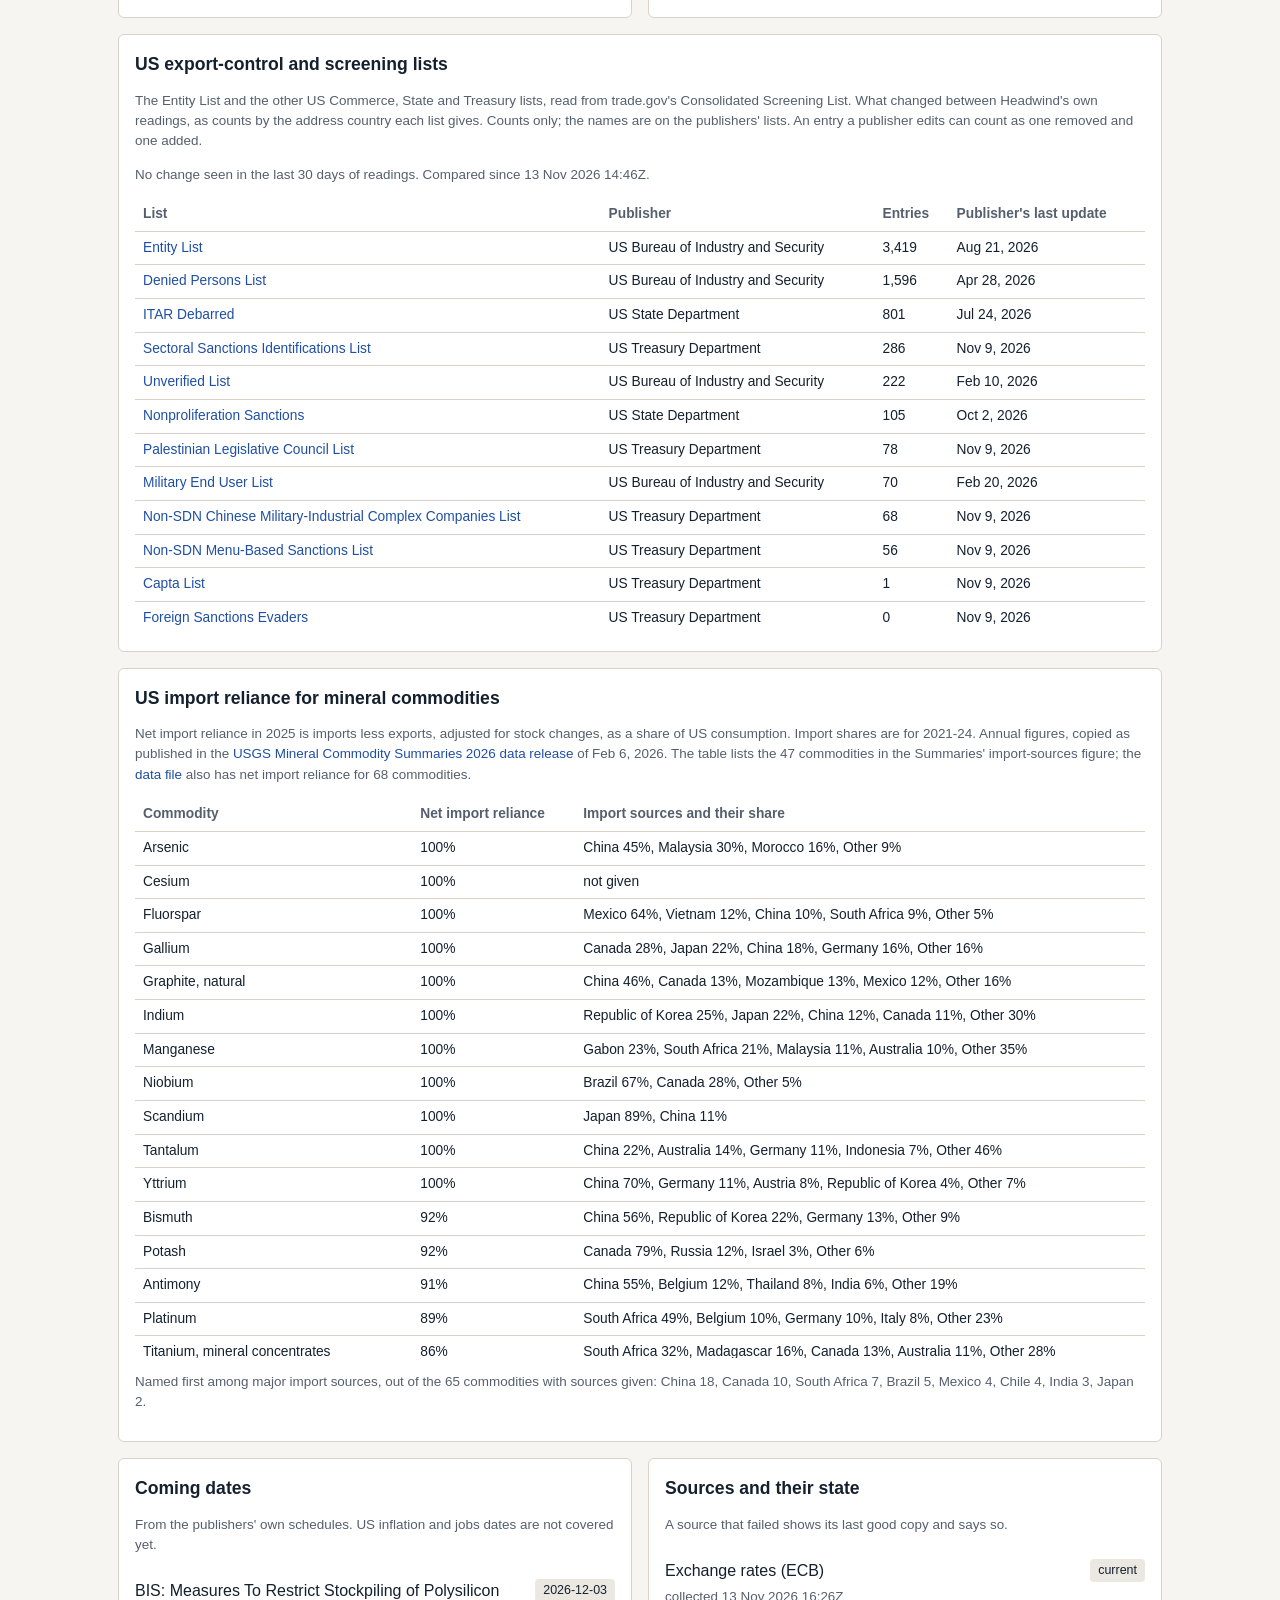
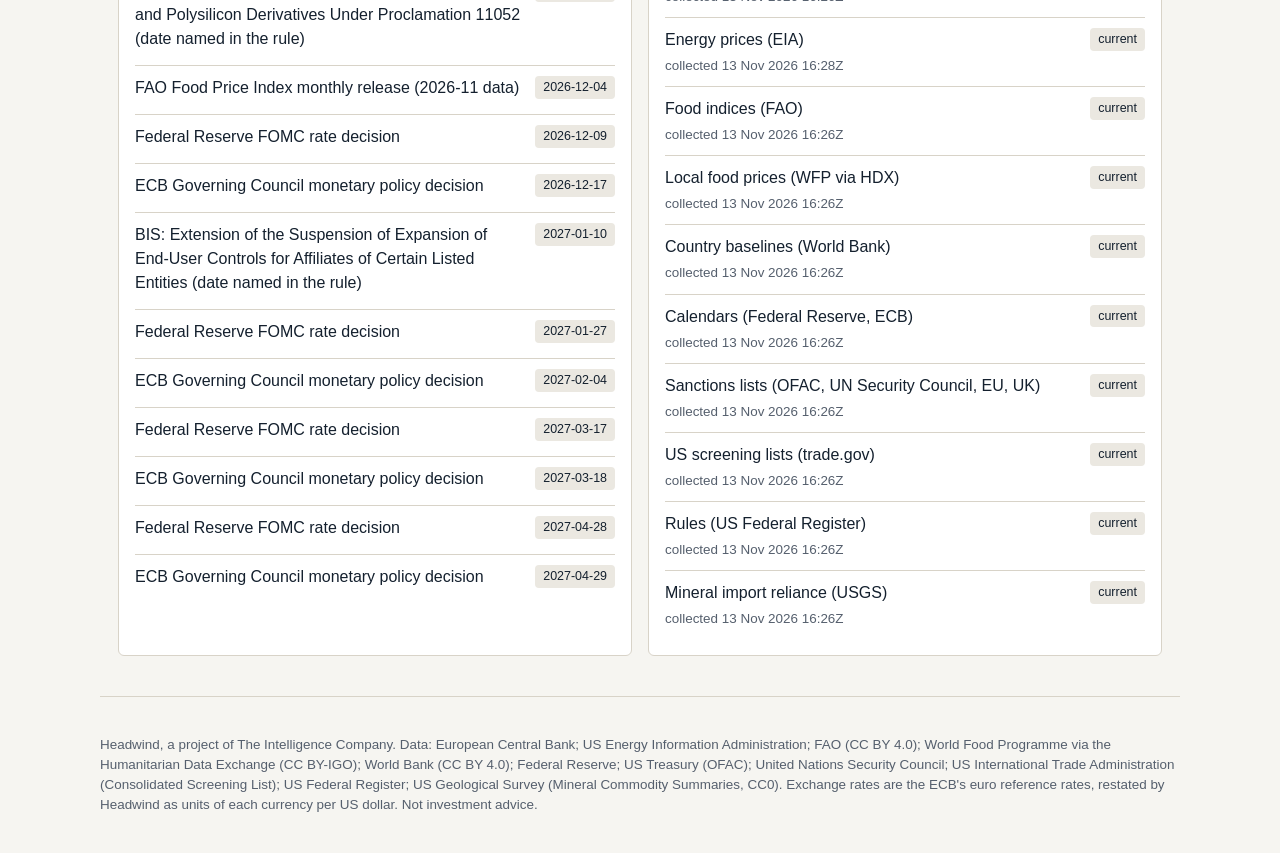
==== commit 83c5a9c4: "House bar tic-nav v2.0 from the hub: programs by layer, freshness dots from COP tic-nav.js and tic-n" ====
--- a/site/index.html
+++ b/site/index.html
@@ -9,7 +9,7 @@
 <link rel="stylesheet" href="tic-time.css">
 <link rel="stylesheet" href="tic-nav.css">
 <script src="tic-time.js"></script>
-<script src="tic-nav.js" defer data-current="headwind"></script>
+<script src="tic-nav.js" defer data-current="headwind" data-health="on"></script>
 </head>
 <body>
 <header class="top">
--- a/site/tic-nav.css
+++ b/site/tic-nav.css
@@ -1,11 +1,25 @@
-/*! tic-nav.css v1.2 · pairs with tic-nav.js (canonical copy in D:\Projects\theintelligence-company\site\shared\).
+/*! tic-nav.css v2.0 · pairs with tic-nav.js (canonical copy in D:\Projects\theintelligence-company\site\shared\).
     House navy bar on every program site; the panel follows the viewer's light or dark setting. Everything is scoped
-    to .tic-house so a site's own styles (Tailwind's reset included) don't need changing. */
+    to .tic-house so a site's own styles (Tailwind's reset included) don't need changing.
+    v1.3 (with tic-nav.js v1.12): the bar is fixed to the top of the window and .tic-house-room holds its place; it
+    minimizes to a tab. --tic-house-h on <html> is the room it takes (34px, or 0px minimized or printed): a site's own
+    sticky or fixed header uses `top: var(--tic-house-h, 0px)` to sit below it.
+    v2.0 (with tic-nav.js v2.0): the menu's layer groups sit in two columns, each program can carry a freshness dot
+    from COP's health check (always with words: a screen-reader note, and "running late" or "no current data" shown
+    after the topic), and the panel ends with a row of two links and the dots' note. */
+html.tic-house-on { --tic-house-h: 34px; }
+html.tic-house-on.tic-house-minimized { --tic-house-h: 0px; }
+/* Anchors and focused elements scroll clear of the bar. :where() keeps this weaker than any site's own rule, so a
+   site with its own sticky header sets scroll-padding-top itself (adding var(--tic-house-h, 0px)). */
+:where(html.tic-house-on) { scroll-padding-top: var(--tic-house-h); }
+.tic-house-room { display: block; height: var(--tic-house-h, 34px); margin: 0; padding: 0; border: 0; }
 .tic-house {
   --tn-bg: #14202E; --tn-ink: #EEF1F6; --tn-line: rgba(238, 241, 246, .35); --tn-acc: #E3A83B;
   --tn-panel: #FFFFFF; --tn-pink: #14202E; --tn-pmut: #555F6D; --tn-rule: #D8D3C8; --tn-hover: #F3F1EC;
   --tn-live: #1E6B3A; --tn-beta: #8A5A00; --tn-here: #8F5509; /* v1.2: amber text on the light panel read 1.9:1 */
-  position: relative; z-index: 10000; background: var(--tn-bg); /* v1.1: above site headers' own stacking */ color: var(--tn-ink);
+  --tn-ok: #1E7A3C; --tn-late: #B05E00; --tn-none: #6B7380; /* v2.0 freshness dots, 3:1 or more on the panel */
+  position: fixed; top: 0; left: 0; right: 0; /* v1.3: stays at the top while the page scrolls */
+  z-index: 10000; background: var(--tn-bg); /* v1.1: above site headers' own stacking */ color: var(--tn-ink);
   /* v1.1: undo a site's generic nav rules (Watchfloor styles every <nav> as a flex row) */
   display: block; width: auto; height: auto; min-height: 0; margin: 0; padding: 0; border: 0; box-shadow: none;
   font: 400 13px/1.4 "IBM Plex Sans", system-ui, -apple-system, "Segoe UI", Roboto, Arial, sans-serif;
@@ -13,7 +27,7 @@
 }
 @media (prefers-color-scheme: dark) {
   .tic-house { --tn-panel: #161E2A; --tn-pink: #E8ECF2; --tn-pmut: #9AA5B5; --tn-rule: #2A3546; --tn-hover: #1F2A3A;
-    --tn-live: #7FD49A; --tn-beta: #F0C36B; --tn-here: #E3A83B; }
+    --tn-live: #7FD49A; --tn-beta: #F0C36B; --tn-here: #E3A83B; --tn-ok: #6FCB8C; --tn-late: #F0B24B; --tn-none: #8C97A8; }
 }
 .tic-house *, .tic-house *::before, .tic-house *::after { box-sizing: border-box; }
 .tic-house p, .tic-house ul { margin: 0; padding: 0; }
@@ -21,7 +35,7 @@
 .tic-house a { color: inherit; text-decoration: none; }
 .tic-house :focus-visible { outline: 2px solid var(--tn-acc); outline-offset: 2px; }
 
-.tic-house-in { width: 100%; max-width: 1200px; margin: 0 auto; padding: 0 16px; min-height: 34px; display: flex;
+.tic-house-in { width: 100%; max-width: 1200px; margin: 0 auto; padding: 0 16px; height: 34px; display: flex;
   align-items: center; justify-content: space-between; gap: 12px; }
 .tic-house-home { font-weight: 500; padding: 7px 0; white-space: nowrap; }
 .tic-house-home:hover { color: var(--tn-acc); }
@@ -31,13 +45,35 @@
   padding: 3px 10px; cursor: pointer; white-space: nowrap; }
 .tic-house-btn:hover, .tic-house-btn[aria-expanded="true"] { border-color: var(--tn-acc); color: var(--tn-acc); }
 .tic-house-caret { font-size: 10px; margin-left: 2px; }
+.tic-house-tools { display: flex; align-items: center; gap: 6px; }
+/* v1.3: minimize and restore. A chevron drawn with borders: up for minimize, down for restore. */
+.tic-house-toggle { appearance: none; -webkit-appearance: none; margin: 0; padding: 0; width: 26px; height: 25px;
+  display: inline-flex; align-items: center; justify-content: center; background: transparent; color: inherit;
+  border: 1px solid var(--tn-line); border-radius: 4px; cursor: pointer; }
+.tic-house-toggle:hover { border-color: var(--tn-acc); color: var(--tn-acc); }
+.tic-house-chev { display: block; width: 7px; height: 7px; border: solid currentColor; border-width: 1.5px 0 0 1.5px;
+  transform: translateY(2px) rotate(45deg); }
+.tic-house.is-mini .tic-house-chev { transform: translateY(-2px) rotate(225deg); }
+/* Minimized: only a tab at the top centre shows and takes clicks; the rest of the bar is transparent and lets clicks
+   through. The centre, because the program sites keep their Time button and links at the top right (checked on all
+   sixteen, 14 Nov 2026). The menu opens centred under the tab. */
+.tic-house.is-mini { background: transparent; pointer-events: none; }
+.tic-house.is-mini .tic-house-in { height: auto; justify-content: center; }
+.tic-house.is-mini .tic-house-home { display: none; }
+.tic-house.is-mini .tic-house-tools { pointer-events: auto; background: var(--tn-bg);
+  padding: 2px 6px 4px; border-radius: 0 0 6px 6px;
+  box-shadow: 0 0 0 1px rgba(238, 241, 246, .18), 0 3px 10px rgba(0, 0, 0, .3); }
+.tic-house.is-mini .tic-house-panel { left: 0; right: 0; margin: 6px auto 0; }
 
 .tic-house-panel { position: absolute; top: 100%; right: max(16px, calc((100% - 1200px) / 2 + 16px));
-  width: min(780px, calc(100% - 32px)); margin-top: 6px; padding: 12px; background: var(--tn-panel);
+  width: min(880px, calc(100% - 32px)); margin-top: 6px; padding: 12px; background: var(--tn-panel);
   color: var(--tn-pink); border: 1px solid var(--tn-rule); border-radius: 6px;
   box-shadow: 0 14px 36px rgba(0, 0, 0, .28); max-height: calc(100vh - 56px); overflow: auto; }
 .tic-house-panel[hidden] { display: none; }
 .tic-house-cols { display: grid; grid-template-columns: minmax(0, 1fr) 270px; gap: 12px; }
+/* v2.0: the layer groups flow down two columns; a group never splits between them. */
+.tic-house-list { columns: 2 220px; column-gap: 10px; }
+.tic-house-g { break-inside: avoid; }
 .tic-house-group { margin: 6px 8px 4px; font-size: 11px; font-weight: 600; letter-spacing: .08em;
   text-transform: uppercase; color: var(--tn-pmut); }
 .tic-house-ul { margin-bottom: 8px; }
@@ -50,6 +86,14 @@
 .tic-house-st.st-live { color: var(--tn-live); }
 .tic-house-st.st-beta { color: var(--tn-beta); }
 .tic-house-st.st-invite { color: var(--tn-pmut); }
+.tic-house-st { white-space: nowrap; }
+/* v2.0: freshness, from COP's health check. Filled for on time and running late, a ring for no current data. */
+.tic-house-dot { display: inline-block; width: 8px; height: 8px; border-radius: 50%; margin-right: 5px;
+  vertical-align: 1px; background: var(--tn-ok); }
+.tic-house-dot.f-late { background: var(--tn-late); }
+.tic-house-dot.f-stale { background: transparent; border: 1.5px solid var(--tn-none); }
+.tic-house-fw.f-late { color: var(--tn-beta); font-weight: 500; }
+.tic-house-fw.f-stale { font-weight: 500; }
 .tic-house-label { grid-column: 1 / -1; font-size: 12px; color: var(--tn-pmut); }
 .tic-house-short { grid-column: 1 / -1; display: none; font-size: 12px; color: var(--tn-pmut); }
 .tic-house-detail { border-left: 1px solid var(--tn-rule); padding: 10px 6px 10px 16px; align-self: start;
@@ -57,16 +101,30 @@
 .tic-house-dname { font-size: 17px; font-weight: 600; margin-bottom: 2px; }
 .tic-house-dmeta { font-size: 12px; color: var(--tn-pmut); margin-bottom: 10px; }
 .tic-house-dlong { font-size: 13px; line-height: 1.55; }
-.tic-house-all { display: block; margin: 2px 8px 0; padding-top: 8px; border-top: 1px solid var(--tn-rule);
-  font-size: 12px; color: var(--tn-pmut); }
+.tic-house-foot { display: flex; flex-wrap: wrap; justify-content: space-between; gap: 4px 16px; margin: 2px 8px 0;
+  padding-top: 8px; border-top: 1px solid var(--tn-rule); }
+.tic-house-all { font-size: 12px; color: var(--tn-pmut); }
 .tic-house-all:hover { color: var(--tn-pink); }
+.tic-house-cop { font-size: 12px; font-weight: 600; color: var(--tn-pink); }
+.tic-house-cop:hover { color: var(--tn-here); }
+.tic-house-fnote { margin: 6px 8px 0; font-size: 11px; color: var(--tn-pmut); }
+.tic-house-fnote[hidden] { display: none; }
 .tic-house-sr { position: absolute; width: 1px; height: 1px; overflow: hidden; clip: rect(0 0 0 0);
   clip-path: inset(50%); white-space: nowrap; }
 
-@media print { .tic-house { display: none !important; } } /* site navigation never prints */
+@media print { /* site navigation never prints */
+  .tic-house, .tic-house-room { display: none !important; }
+  html.tic-house-on { --tic-house-h: 0px; }
+}
 @media (max-width: 640px) {
   .tic-house-panel { left: 8px; right: 8px; width: auto; }
   .tic-house-cols { grid-template-columns: 1fr; }
+  .tic-house-list { columns: 1; }
   .tic-house-detail { display: none; } /* no hover on phones: each program shows its label and one line instead */
   .tic-house-short { display: block; }
 }
+@media (max-width: 360px) { /* v1.3: the home link, Programs and the minimize button fit on one row down to 320 px */
+  .tic-house-in { padding: 0 10px; gap: 8px; }
+  .tic-house-home { font-size: 12px; }
+  .tic-house-btn { padding: 3px 8px; }
+}
